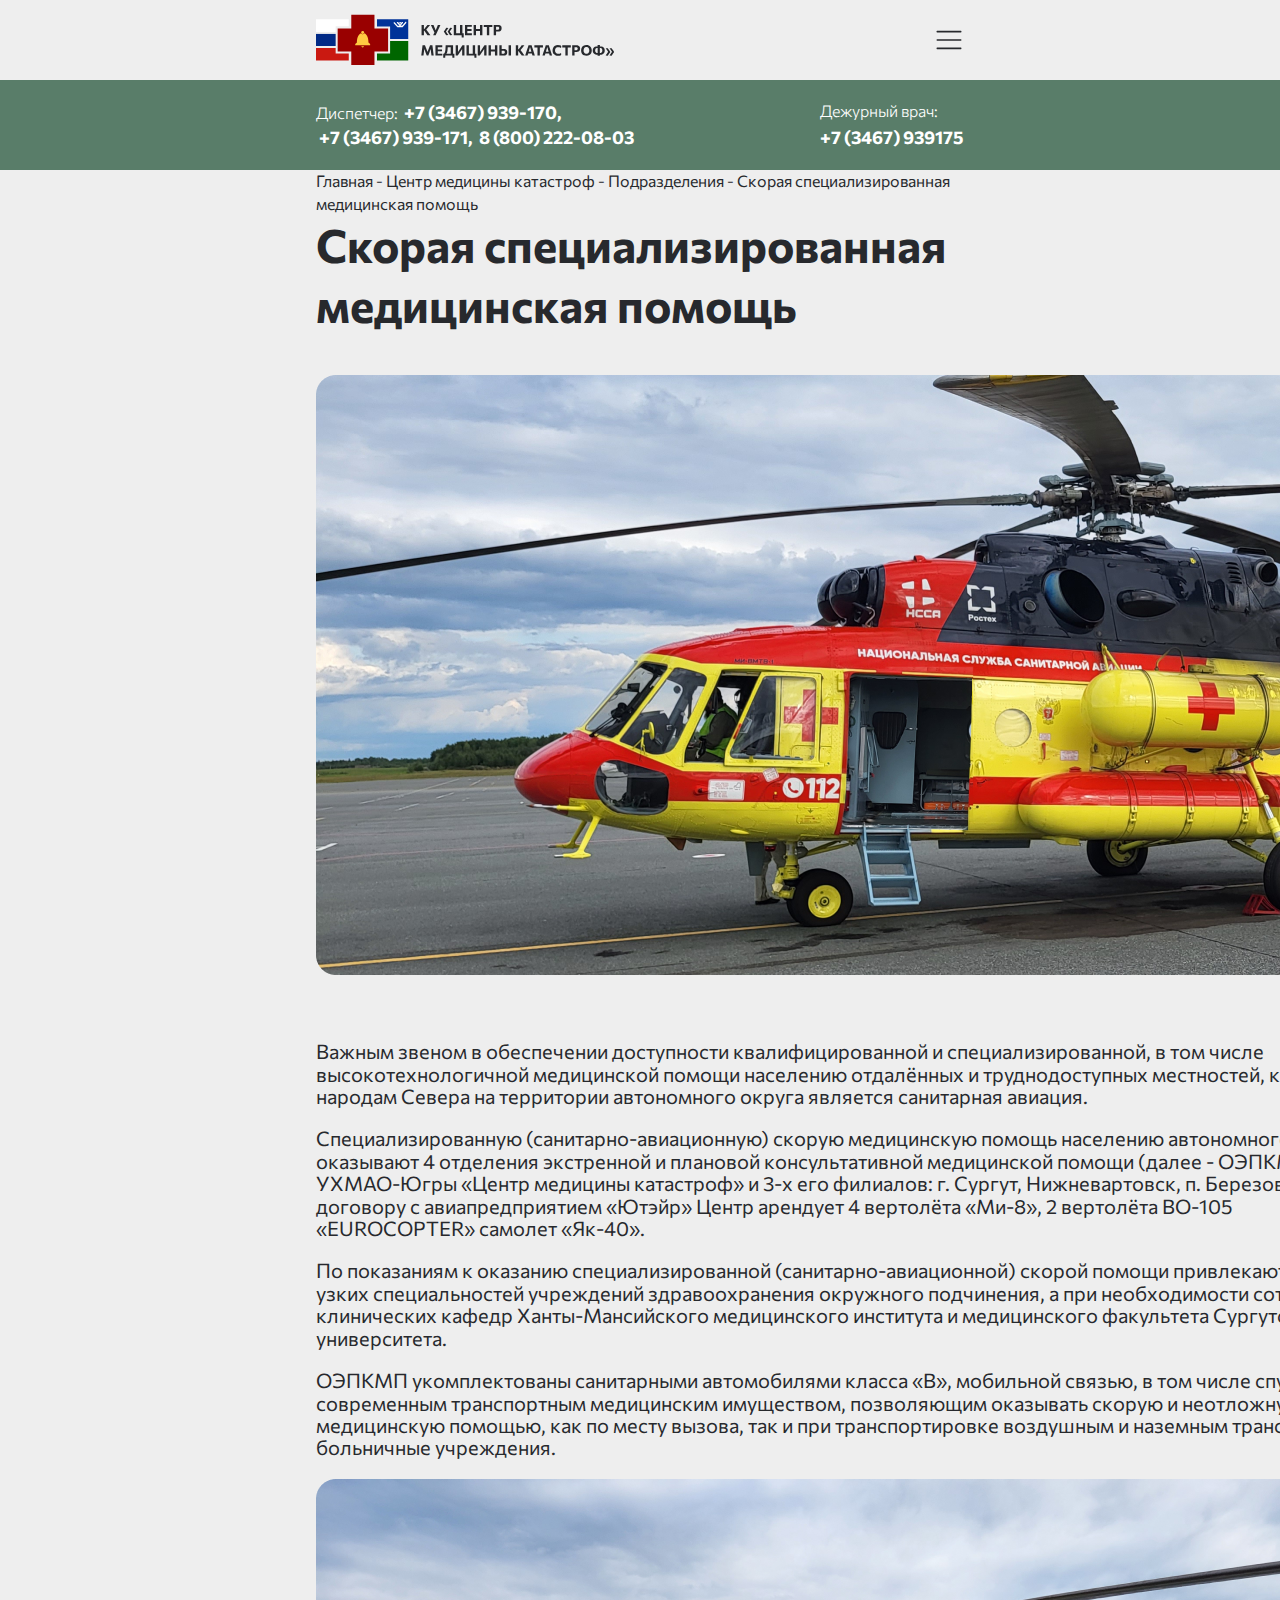
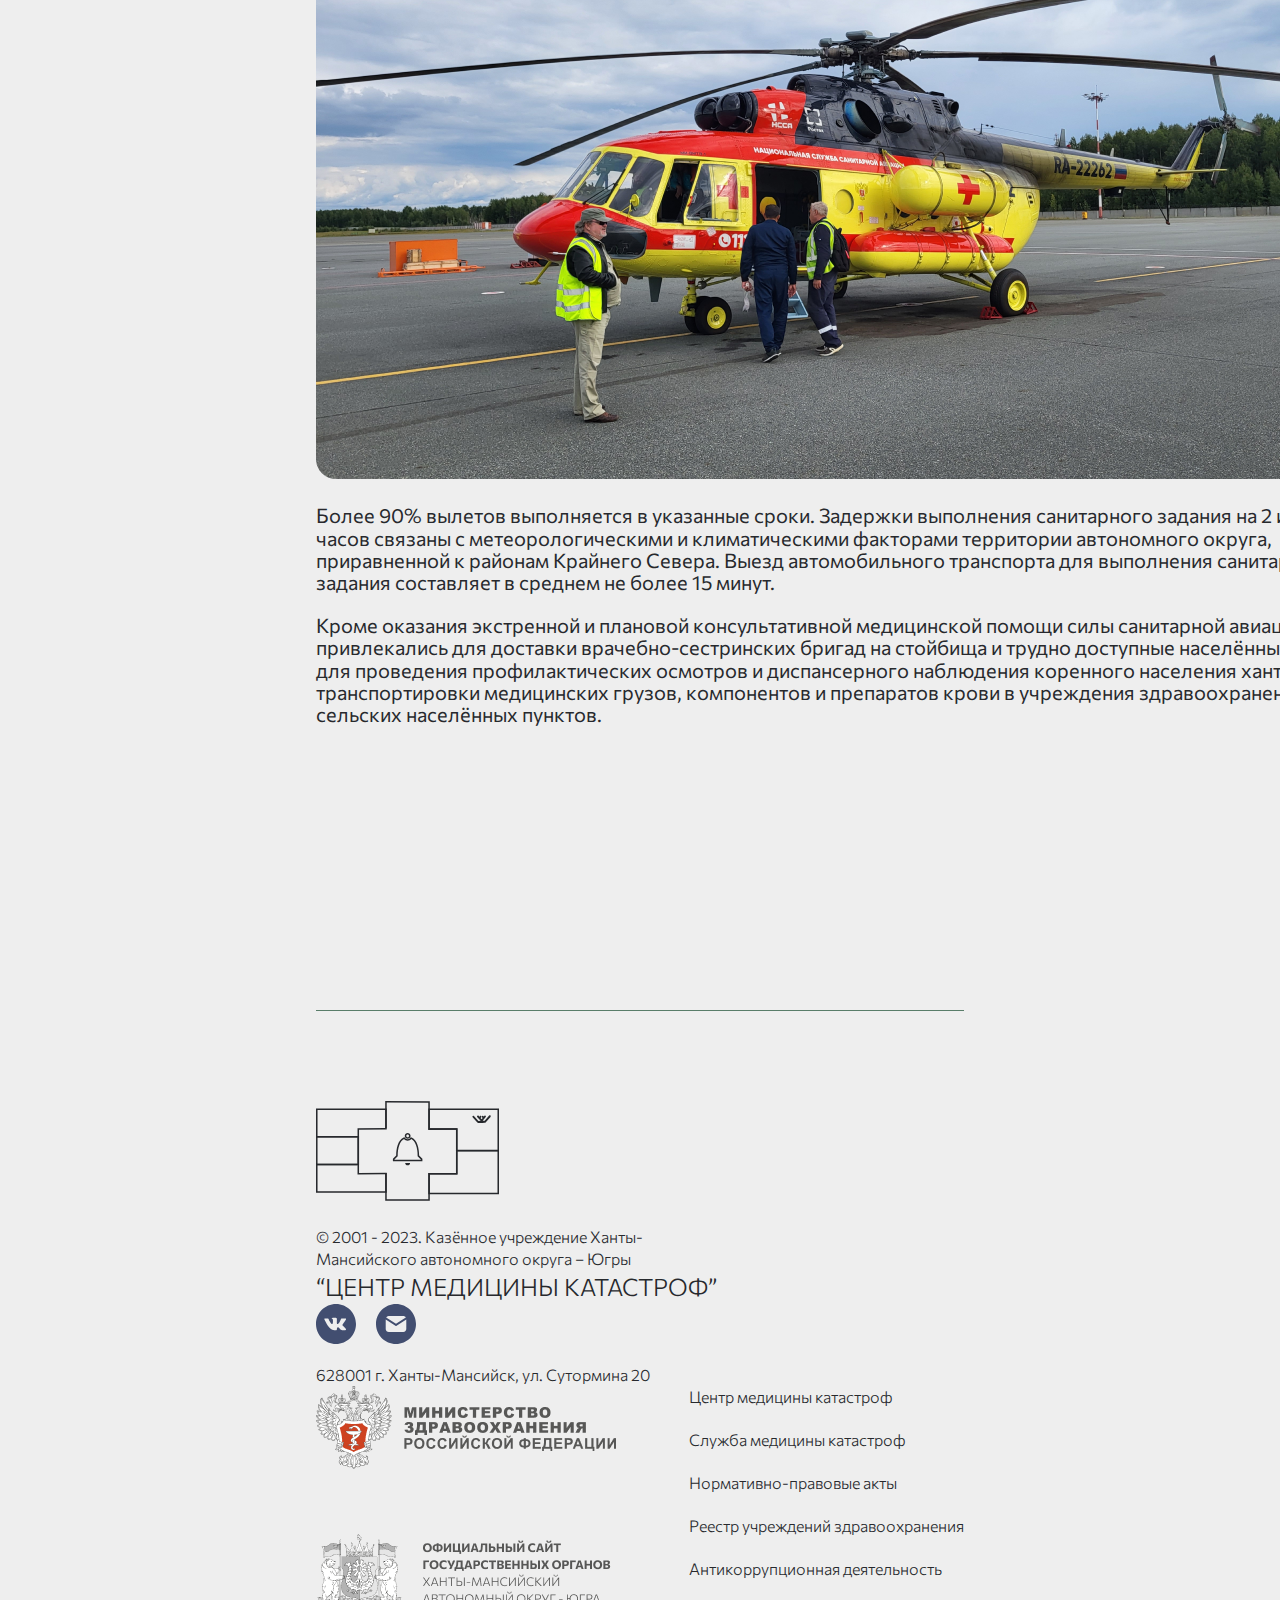
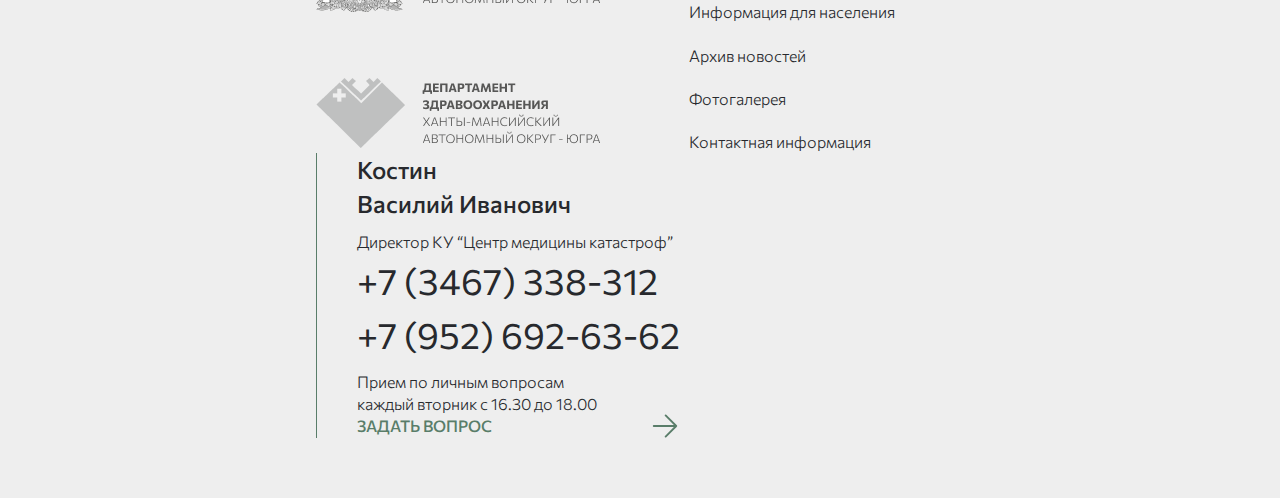
==== src/view/ambulance/index.html @ cac22c93 "init" ====
<!DOCTYPE html>
<html lang="ru">
<head>
    <meta http-equiv="Content-Type" content="text/html; charset=UTF-8" />
    <meta name="robots" content="index, follow" />
    <meta name="keywords" content="Центр медицины катастроф" />
    <meta name="description" content="Центр медицины катастроф - Казённое учреждение Ханты-Мансийского автономного округа – Югры" />
    <link href="/src/css/main.css" type="text/css" rel="stylesheet" />
    <link href="/src/view/ambulance/style.css" type="text/css" rel="stylesheet" />

    <script type="text/javascript" src="https://ajax.googleapis.com/ajax/libs/jquery/3.7.1/jquery.min.js"></script>
    <script type="text/javascript" src="https://api-maps.yandex.ru/2.1/?apikey=b36eb031-03ba-4622-ad65-299fc50486e0&lang=ru_RU"></script>
    <meta name="viewport" content="width=device-width, initial-scale=1, maximum-scale=1, user-scalable=no"/>
    <link rel="icon" href="/src/img/favicon.png" type="image/x-icon">
    <link rel="preconnect" href="https://fonts.googleapis.com">
    <link rel="preconnect" href="https://fonts.gstatic.com" crossorigin>
    <link href="https://fonts.googleapis.com/css2?family=Commissioner:wght@300;400;500;700&display=swap" rel="stylesheet">

    <script type="text/javascript" src="/src/js/main.js"></script>
    <script type="text/javascript" src="/src/js/map.js"></script>
    <script type="text/javascript" src="/src/js/datepicker.min.js"></script>
    <title>Центр медицины катастроф - Казённое учреждение Ханты-Мансийского автономного округа – Югры</title>
</head>
<body>
<div class="header-mobile">
    <div class="container header-container-top">
        <a class="header-logo" href="/"><img src="/src/img/logo.svg"/></a>
        <a href="#" class="btn-menu"></a>
    </div>
    <div class="header-line">
        <div class="container">
            <div class="header-line__title t-b arrow-t">Горячая линия</div>
            <div class="header-line__phone header-line__hidden">
                <div class="header-line__phone-block">
                    <span class="s-t">Диспетчер:</span>
                    <a class="t-b" href="tel:+73467939170">&nbsp;+7 (3467) 939-170,</a><br>
                    <a class="t-b" href="tel:+73467939171">&nbsp;+7 (3467) 939-171,</a>
                    <a class="t-b" href="tel:88002220803">&nbsp;8 (800) 222-08-03</a>
                </div>
                <div class="header-line__phone-block">
                    <span class="s-t">Дежурный врач:</span>
                    <a class="t-b" href="tel:+73467939175">+7 (3467) 939175</a>
                </div>
            </div>
        </div>
    </div>
</div>
<div class="header-desc">
    <div class="container header-container">
        <div class="header-block">
            <div class="header-logo">
                <a href="/"><img src="/src/img/logo.svg"
                                 alt="КУ &quot;Центр Медицины Катастроф&quot;"></a>
            </div>
            <div class="header-line">
                <div class="header-top">
                    <div class="header-top__tel">
                        <div class="s-m">Диспетчер: <a class="t-b" href="tel:+73467939170">&nbsp;+7 (3467) 939-170,</a> <a
                                class="t-b" href="tel:+73467939171">&nbsp;+7
                            (3467) 939-171,</a>
                            <a class="t-b" href="tel:88002220803">&nbsp;8 (800) 222-08-03</a></div>
                        <div class="s-m">Дежурный врач: <a class="t-b" href="tel:+73467939175">&nbsp;+7 (3467) 939175</a>
                        </div>
                    </div>
                    <form action="/search/" class="header-search">
                        <div class="header-search__input">
                            <img src="/src/img/h_search.svg" alt="Поиск">
                            <input type="text" value="" name="q" placeholder="Что ищем?">
                        </div>
                        <button>Искать</button>
                    </form>
                    <div class="header-top__icon">
                        <img class="main-search__icon" src="/src/img/h_search.svg"
                             alt="Поиск">
                        <a href="#slow-vision" class="header-slow-vision"><img
                                src="/src/img/h_eye.svg"
                                alt="Версия для слабовидящих"></a>
                    </div>
                </div>
                <div class="header-nav">
                    <div class="header-nav__sub">Центр Медицины Катастроф        <div class="header-nav__sub-items">
                        <a class="header-nav__item r-t"
                           href="/cmk/center/">О центре</a>
                        <a class="header-nav__item r-t"
                           href="/cmk/sub/">Подразделения</a>
                        <a class="header-nav__item r-t"
                           href="/cmk/ambulance/">Скорая помощь</a>
                        <a class="header-nav__item r-t"
                           href="/cmk/road/">Трассовая служба</a>
                        <a class="header-nav__item r-t"
                           href="/cmk/school/">Учебный центр</a>
                        <a class="header-nav__item r-t"
                           href="/cmk/pay/">Платные услуги</a>
                        <a class="header-nav__item r-t"
                           href="/cmk/props/">Реквизиты</a>
                        <a class="header-nav__item r-t"
                           href="/cmk/corp/">Для сотрудников</a>
                        <a class="header-nav__item r-t"
                           href="/cmk/vacancies/">Вакансии</a>
                    </div></div>
                    <div class="header-nav__sub">Служба медицины катастроф        <div class="header-nav__sub-items">
                        <a class="header-nav__item r-t"
                           href="/smk/service/">О службе</a>
                        <a class="header-nav__item r-t"
                           href="/smk/structure/">Структура</a>
                        <a class="header-nav__item r-t"
                           href="/smk/acts/">Нормативно-правовыве акты</a>
                        <a class="header-nav__item r-t"
                           href="/smk/reestr/">Реестр учреждений здравоохранения</a>
                    </div></div>

                    <div class="header-nav__sub">Пресс-центр        <div class="header-nav__sub-items">
                        <a class="header-nav__item r-t"
                           href="/press/news/">Новости</a>
                        <a class="header-nav__item r-t"
                           href="/press/media/">Фото и Видео</a>
                    </div></div>

                    <div class="header-nav__sub">Контакты        <div class="header-nav__sub-items">
                        <a class="header-nav__item r-t"
                           href="/contacts/cmk/">Центр медицины катастроф</a>
                        <a class="header-nav__item r-t"
                           href="/contacts/smk/">Служба медицины катастроф</a>
                    </div></div>
                </div>
            </div>
        </div>
        <div class="header-block__bottom">
            <div class="header-nav">
                <div class="header-nav__sub">Центр Медицины Катастроф        <div class="header-nav__sub-items">
                    <a class="header-nav__item r-t"
                       href="/cmk/center/">О центре</a>
                    <a class="header-nav__item r-t"
                       href="/cmk/sub/">Подразделения</a>
                    <a class="header-nav__item r-t"
                       href="/cmk/ambulance/">Скорая помощь</a>
                    <a class="header-nav__item r-t"
                       href="/cmk/road/">Трассовая служба</a>
                    <a class="header-nav__item r-t"
                       href="/cmk/school/">Учебный центр</a>
                    <a class="header-nav__item r-t"
                       href="/cmk/pay/">Платные услуги</a>
                    <a class="header-nav__item r-t"
                       href="/cmk/props/">Реквизиты</a>
                    <a class="header-nav__item r-t"
                       href="/cmk/corp/">Для сотрудников</a>
                    <a class="header-nav__item r-t"
                       href="/cmk/vacancies/">Вакансии</a>
                </div></div>
                <div class="header-nav__sub">Служба медицины катастроф        <div class="header-nav__sub-items">
                    <a class="header-nav__item r-t"
                       href="/smk/service/">О службе</a>
                    <a class="header-nav__item r-t"
                       href="/smk/structure/">Структура</a>
                    <a class="header-nav__item r-t"
                       href="/smk/acts/">Нормативно-правовыве акты</a>
                    <a class="header-nav__item r-t"
                       href="/smk/reestr/">Реестр учреждений здравоохранения</a>
                </div></div>
                <div class="header-nav__sub">Пресс-центр        <div class="header-nav__sub-items">
                    <a class="header-nav__item r-t"
                       href="/press/news/">Новости</a>
                    <a class="header-nav__item r-t"
                       href="/press/media/">Фото и Видео</a>
                </div></div>
                <div class="header-nav__sub">Контакты        <div class="header-nav__sub-items">

                    <a class="header-nav__item r-t"
                       href="/contacts/cmk/">Центр медицины катастроф</a>
                    <a class="header-nav__item r-t"
                       href="/contacts/smk/">Служба медицины катастроф</a>
                </div></div>
            </div>

        </div>
    </div>
</div>
<main class="main">
    <div class="container">
        <div class="main-top">
            <div class="breadcrumbs">
                <a href="#" class="breadcrumbs__link">
                    Главная
                    <span>
                        -
                    </span>
                </a>
                <a href="#" class="breadcrumbs__link">
                    Центр медицины катастроф
                    <span>
                        -
                    </span>
                </a>
                <a href="#" class="breadcrumbs__link">
                    Подразделения
                    <span>
                        -
                    </span>
                </a>
                <a href="#" class="breadcrumbs__link breadcrumb-active">
                    Скорая специализированная медицинская помощь
                </a>
            </div>
            <div class="main-top__title">
                <h1 class="h1">Скорая специализированная медицинская помощь</h1>
            </div>
            <div class="main-top__img">
                <img src="/src/img/ambulance-title-img.png" alt="">
            </div>

        </div>

        <div class="main-content">
            <div class="main-content-left">
                <p class="main-content__text">
                    Важным звеном в обеспечении доступности квалифицированной и специализированной, в том числе высокотехнологичной медицинской помощи населению отдалённых и труднодоступных местностей, коренным народам
                    Севера на территории автономного округа является санитарная авиация.
                </p>
                <p class="main-content__text">
                    Специализированную (санитарно-авиационную) скорую медицинскую помощь населению автономного округа оказывают 4 отделения экстренной и плановой консультативной медицинской помощи (далее - ОЭПКМП) УХМАО-Югры «Центр медицины катастроф» и 3-х его филиалов: г. Сургут, Нижневартовск, п. Березово.
                    По договору с авиапредприятием «Ютэйр» Центр арендует 4 вертолёта «Ми-8», 2 вертолёта ВО-105 «EUROCOPTER» самолет «Як-40».
                </p>
                <p class="main-content__text">
                    По показаниям к оказанию специализированной (санитарно-авиационной) скорой помощи привлекаются врачи узких специальностей учреждений здравоохранения окружного подчинения, а при необходимости сотрудники клинических кафедр Ханты-Мансийского медицинского института и медицинского факультета Сургутского университета.
                </p>
                <p class="main-content__text">
                    ОЭПКМП укомплектованы санитарными автомобилями класса «В», мобильной связью, в том числе спутниковой, современным транспортным медицинским имуществом, позволяющим оказывать скорую и неотложную медицинскую помощью, как по месту вызова, так и при транспортировке воздушным и наземным транспортом в больничные учреждения.
                </p>
                <img src="/src/img/ambulance-content-img.png" alt="">
                <p class="main-content__text">
                    Более 90% вылетов выполняется в указанные сроки. Задержки выполнения санитарного задания на 2 и более часов связаны с метеорологическими и климатическими факторами территории автономного округа,
                    приравненной к районам Крайнего Севера. Выезд автомобильного транспорта для выполнения санитарного задания составляет в среднем не более 15 минут.
                </p>
                <p class="main-content__text">
                    Кроме оказания экстренной и плановой консультативной медицинской помощи силы санитарной авиации привлекались для доставки врачебно-сестринских бригад на стойбища и трудно доступные населённые пункты для проведения профилактических осмотров и диспансерного наблюдения коренного населения ханты, манси,
                    транспортировки медицинских грузов, компонентов и препаратов крови в учреждения здравоохранения сельских населённых пунктов.
                </p>

            </div>
            <div class="main-content-right">
                <div class="main-content__block">
                    <p class="h3">
                        В каждом отделении санитарной авиации в круглосуточном режиме по графику сменности дежурят борт врач, борт фельдшер, врач анестезиолог-реаниматолог, медицинская сестра — анестезист
                    </p>
                </div>
                <div class="main-content-right__text">
                    <p>В зоне ответственности отделений санитарной авиации расположены 191 сельский населённый пункт, из них 136 относятся к отдалённым и труднодоступным местностям</p>
                </div>
                <div class="main-content__block">
                    <p class="h3">
                        Сроки вылета бригад
                        с момента поступления заявок составляет:
                    </p>
                    <p class="h3">
                        - при температуре окружающего воздуха выше 00 - не более 45 минут,
                    </p>
                    <p class="h3">
                        - при температуре ниже 00 - не более 1.5 часа
                    </p>
                </div>
            </div>
        </div>

        <div class="gallery">
            <div class="gallery__top"></div>
            <div class="gallery__slider"></div>
        </div>

        <div class="map">

        </div>

    </div>
</main>
<footer class="footer">
    <div class="container footer-container">
        <div class="footer-col">
            <div class="footer-col__block">
                <div class="footer-logo"><img src="/src/img/f-logo.svg" alt="Центр медицины катастроф"></div>
                <div class="footer-copyright">
                    <p>© 2001 - 2023. Казённое учреждение Ханты-<br>Мансийского автономного округа – Югры</p>
                    <span>“ЦЕНТР МЕДИЦИНЫ КАТАСТРОФ”</span>
                </div>
            </div>
            <div class="footer-col__block">
                <div class="footer-soc">
                    <a href="https://vk.com/cmkhmao" target="_blank" class="f-vk"></a>
                    <a href="mailto:mail@cmkhmao.ru" target="_blank" class="f-mail"></a>
                </div>
                <p>628001 г. Ханты-Мансийск, ул. Сутормина 20</p>
            </div>
        </div>
        <div class="footer-col">
            <a class="footer-col__org__link" href="https://minzdrav.gov.ru/" target="_blank"><img
                    src="/src/img/mzrf.png"
                    alt="Министерство здравоохранения Российской Федерации"></a>
            <a class="footer-col__org__link" href="https://admhmao.ru/" target="_blank"><img
                    src="/src/img/admhmao.png"
                    alt="Единый официальный сайт государственных органов Ханты-мансийский автономный округ - Югра"></a>
            <a class="footer-col__org__link" href="https://dzhmao.ru/" target="_blank"><img
                    src="/src/img/dzhmao.png"
                    alt="Департамент здравоохранения Ханты-мансийского автономного округа - Югра"></a>
        </div>
        <div class="footer-col footer-nav">
            <a href="#">Центр медицины катастроф</a>
            <a href="#">Служба медицины катастроф</a>
            <a href="#">Нормативно-правовые акты</a>
            <a href="#">Реестр учреждений здравоохранения</a>
            <a href="#">Антикоррупционная деятельность</a>
            <a href="#">Информация для населения</a>
            <a href="#">Архив новостей</a>
            <a href="#">Фотогалерея</a>
            <a href="#">Контактная информация</a>
        </div>
        <div class="footer-col footer-col-dir">
            <div class="footer-col__dir-contacts">
                Костин <br>Василий Иванович
                <span>Директор КУ “Центр медицины катастроф”</span>
                <a href="tel:+73467338312">+7 (3467) 338-312</a>
                <a href="tel:+79526926392">+7 (952) 692-63-62</a>
                <span>Прием по личным вопросам <br>каждый вторник с 16.30 до 18.00</span>
            </div>
            <a class="btn-arrow" href="#">Задать вопрос <span></span></a>
        </div>
    </div>
</footer>
</body>
</html>
---- src/css/main.css ----
* {
    padding: 0px;
    margin: 0px;
    border: none;
}

*,
*::before,
*::after {
    box-sizing: border-box;
}

a {
    color: inherit;
}

a, a:link, a:visited {
    text-decoration: none;
}

a:hover {
    text-decoration: none;
}

h1, h2, h3, h4 {
    font-size: inherit;
    font-weight: 700;
}

body {
    font-family: 'Commissioner', sans-serif;
    color: #27292D;
    font-size: 16px;
    line-height: 140%;
    font-weight: 400;
    background: #eeeeee;
    overflow-x:hidden;
    width: 100%;
    height: 100vh;
}
.container {
    display: flex;
    flex-direction: column;
    box-sizing: border-box;
    width: 100%;
    max-width: 1740px;
    margin: 0 auto;
}

.h1 {
    font-size: 76px;
    line-height: 130%;
}

.h2 {
    font-size: 36px;
    line-height: 150%;
}

.h3 {
    font-size: 36px;
    line-height: 130%;
}

.h4 {
    font-size: 24px;
    line-height: 140%;
}

.t-b {
    font-size: 20px;
    line-height: 140%;
    font-weight: 700;
}

.t-l {
    font-size: 20px;
    line-height: 140%;
    font-weight: 300;
}

.b-t {
    font-size: 16px;
    line-height: 140%;
    font-weight: 500;
}

.r-t {
    font-size: 16px;
    line-height: 120%;
    font-weight: 400;
}

.s-t {
    font-size: 16px;
    line-height: 140%;
    font-weight: 300;
}
.header-logo img {
    height: inherit;
}
.header-mobile {
    display: none;
}
.header-desc {
    display: block;
}

.header-desc .header-container {
    display: flex;
    border-bottom: 1px solid #597d69;
    align-items: center;
    flex-direction: row;
}
.header-desc .header-block {
    display: flex;
    flex-direction: row;
    justify-content: space-between;
    width: 100%;
    align-items: center;
}
.header-desc .header-logo a {
    display: flex;
    align-items: center;
}
.header-desc .header-logo {
    width: 25%;
}
.header-desc .header-logo img {
    height: 80px;
}

.header-desc .header-line {
    display: flex;
    flex-direction: column;
    border-left: 1px solid #597d69;
}

.header-desc .header-top {
    display: flex;
    justify-content: space-between;
    border-bottom: 1px solid #597d69;
}

.header-desc .header-top__tel {
    display: flex;
    padding: 40px;
    font-weight: 300;
}

.header-desc .header-top__tel p:last-child {
    margin-left: 40px;
}

.header-desc .header-top__icon {
    display: flex;
    align-items: center;
    border-left: 1px solid #597d69;
    padding: 0 40px;
}

.header-desc .header-top__icon img:hover {
    background: #ffffff;
    border-radius: 50%;
    cursor: pointer;
}

.header-desc .header-search {
    display: none;
    width: 90%;
    flex-direction: row;
    justify-content: space-between;
    align-items: center;
    padding: 26px;
}

.header-desc .header-search__input {
    width: 85%;
}

.header-desc .header-search input {
    font-weight: 700;
    height: 60px;
    width: inherit;
}
.header-desc .header-search input::placeholder {
    font-weight: 300;
}

.header-desc .header-search button {
    color: #ffffff;
    text-transform: uppercase;
    border-radius: 10px;
    background: #597d69;
    padding: 5px 25px;
}
.header-desc .header-search button:hover {
    background: #424E70;
}

.header-desc .header-nav {
    text-transform: uppercase;
    display: flex;
    flex-wrap: nowrap;
}

.header-desc .header-nav__item, .header-desc .header-nav__sub {
    padding: 21px 40px;
    cursor: pointer;
    position: relative;
}

.header-desc .header-nav__item:hover, .header-desc .header-nav__sub:hover {
    background: #597d69;
    color: #FFFFFF;
}

.header-desc .header-nav__sub-items {
    display: none;
    position: absolute;
    top: 100%;
    left: 0;
    z-index: 10;
    -webkit-transition: 0.5s ease-in-out;
    -moz-transition: 0.5s ease-in-out;
    -o-transition: 0.5s ease-in-out;
    transition: 0.5s ease-in-out;
    background: #597d69;
    border-top: 1px solid #ffffff;
}

.header-desc .header-nav__sub:hover .header-nav__sub-items {
    display: flex;
    flex-direction: column;
}
.header-desc .header-nav__sub-items a {
    padding: 21px 40px;
    white-space: nowrap;
    color: #ffffff;
}
.header-desc .header-nav__sub-items a:hover {
    background: #424E70;
}
.header-desc .menu-item__sel {
    background: #424E70;
}
.header-block__bottom .header-nav {
    display: none;
}

.footer-container {
    border-top: 1px solid #597d69;
    padding: 90px 0 60px 0;
    display: flex;
    justify-content: space-between;
    flex-direction: row;
    flex-wrap: wrap;
}

.footer-col {
    display: flex;
    flex-direction: column;
    justify-content: space-between;
}

.footer-col__block p {
    margin-top: 20px;
    font-size: 16px;
    font-weight: 300;
    line-height: 22px;
}

.footer-copyright span {
    font-weight: 300;
    font-size: 24px;
    line-height: 34px;
}

.f-vk {
    background-image: url("../img/soc-vk.svg");
    width: 40px;
    height: 40px;
    background-position: center;
    -webkit-background-size: cover;
    background-size: cover;
    display: block;
}

.f-mail {
    background-image: url("../img/f-mail.svg");
    width: 40px;
    height: 40px;
    background-position: center;
    -webkit-background-size: cover;
    background-size: cover;
    display: block;
}

.f-vk:hover {
    background-image: url("../img/soc-vk-h.svg");
}

.f-mail:hover {
    background-image: url("../img/f-mail-h.svg");
}

.footer-soc {
    display: flex;
}

.footer-soc a:last-child {
    margin-left: 20px;
}

.footer-col-dir {
    padding-left: 40px;
    border-left: 1px solid #597d69;
}

.footer-col__dir-contacts {
    display: flex;
    flex-direction: column;
    font-size: 24px;
    font-weight: 500;
    line-height: 34px;
}

.footer-col__dir-contacts span {
    font-size: 16px;
    font-weight: 300;
    line-height: 22px;
    margin-top: 10px;
}

.footer-col__dir-contacts a {
    font-weight: 400;
    font-size: 36px;
    line-height: 54px;
}

.btn-arrow {
    display: flex;
    align-items: center;
    color: #597d69;
    text-transform: uppercase;
    font-weight: 500;
    position: relative;
    padding-right: 60px;
}

.btn-arrow span {
    background-image: url("../img/f-arrow-r.svg");
    width: 30px;
    height: 30px;
    position: absolute;
    right: 0;
}

.btn-arrow:hover span {
    background-image: url("../img/f-arrow-r-h.svg");
    width: 40px;
    height: 30px;
    right: 3px;
}

.footer-nav a {
    font-weight: 300;
}

.footer-col__org__link {
    margin-bottom: 60px;
}

.footer-col__org__link:last-child {
    margin-bottom: 0;
}

.footer-col__org__link:hover {
    opacity: 0.6;
}

@media (max-width: 1919px) {
    .h3 {
        font-size: 30px;
        line-height: 130%;
    }

    .t-b {
        font-size: 18px;
        line-height: 140%;
        font-weight: 700;
    }

    .t-l {
        font-size: 18px;
        line-height: 140%;
        font-weight: 300;
    }

    .container {
        max-width: 1245px;
    }
    .header-mobile .header-logo {
        margin: 20px 0;
        height: 60px;
    }
    .header-desc .header-container {
        display: flex;
        border-bottom: 1px solid #597d69;
        align-items: center;
        flex-direction: column;
    }
    .header-desc .header-block {
        display: flex;
        align-items: center;
        width: 100%;
        justify-content: space-between;
    }
    .header-line .header-nav {
        display: none;
    }
    .header-block__bottom {
        width: 100%;
        border-top: 1px solid #597d69;
    }
    .header-block__bottom .header-nav {
        display: flex;
    }
    .header-desc .header-top__tel {
        flex-direction: column;
        padding: 25px 80px;
    }
    .header-desc .header-top {
        border-bottom: none;
    }
    .header-desc .header-top__icon {
        padding: 0 20px;
    }
    .header-desc .header-logo img
    {
        height: 60px;
    }
    .header-slow-vision {
        height: 60px;
    }
}

@media (max-width: 1364px) {
    .h1 {
        font-size: 46px;
        line-height: 130%;
    }

    .h2 {
        font-size: 26px;
        line-height: 150%;
    }

    .h3 {
        font-size: 24px;
        line-height: 130%;
    }

    .container {
        max-width: 648px;
    }
    .header-mobile {
        display: block;
    }
    .header-desc {
        display: none;
    }
    .header-mobile .header-container-top {
        flex-direction: row;
        justify-content: space-between;
        align-items: center;
    }
    .header-mobile .header-logo {
        margin: 10px 0;
        height: 60px;
    }

    .header-mobile .btn-menu {
        background-image: url("../img/btn-menu.svg");
        width: 30px;
        height: 30px;
        background-repeat: no-repeat;
    }
    .header-mobile .header-line {
        background-color: #597d69;
        color: #ffffff;
    }
    .header-mobile .header-line__title {
        display: none;
    }
    .header-mobile .header-line__phone {
        display: flex;
        padding: 20px 0;
        justify-content: space-between;
    }

    .header-mobile .header-line__phone a {
        color: #ffffff;
    }
    .header-mobile .header-line__phone-block:last-child {
        display: flex;
        flex-direction: column;
        justify-content: space-between;
    }
}

@media (max-width: 767px) {
    .h1 {
        font-size: 24px;
        line-height: 130%;
    }
    .h2 {
        font-size: 20px;
        line-height: 150%;
    }

    .container {
        max-width: 100%;
        padding: 0 15px;
    }
    .header-mobile .header-logo {
        margin: 20px 0;
        height: 50px;
    }
    .header-mobile .header-line__hidden {
        display: none;
    }
    .header-mobile .header-line__title {
        display: flex;
        padding: 15px 0;
        justify-content: space-between;
        align-items: center;
    }
    .header-mobile .arrow-t:after {
        content: '';
        background-image: url("../img/arrow-t.svg");
        background-repeat: no-repeat;
        background-position: right;
        display: flex;
        width: 15px;
        height: 8px;
    }
    .header-mobile .arrow-b:after {
        content: '';
        background-image: url("../img/arrow-t.svg");
        background-repeat: no-repeat;
        background-position: right;
        display: flex;
        width: 15px;
        height: 8px;
        transform: rotate(180deg);
    }
    .header-mobile .header-line__phone {
        flex-direction: column;
        border-top: 1px solid #ffffff;
    }
    .header-mobile .header-line__phone-block {
        display: flex;
        flex-direction: column;
    }
    .header-mobile .header-line__phone-block:last-child {
       margin-top: 10px;
    }
}
---- src/view/ambulance/style.css ----
.main-top__img {
    margin: 40px 0;
}
.main-content {
    display: flex;
}
.main-content-left {
    margin-right: 80px;
}
.main-content__block {
    border-radius: 20px;
    padding: 60px;
    background-color: #597D69;
}

.main-content__block p{
    color: #FFFFFF;
}
.main-content-right__text {
    border-left: 1px solid #597d69;
    padding-left: 40px;
    margin: 135px 0;
}
.main-content__text {
    font-size: 20px;
    margin: 20px 0;
}
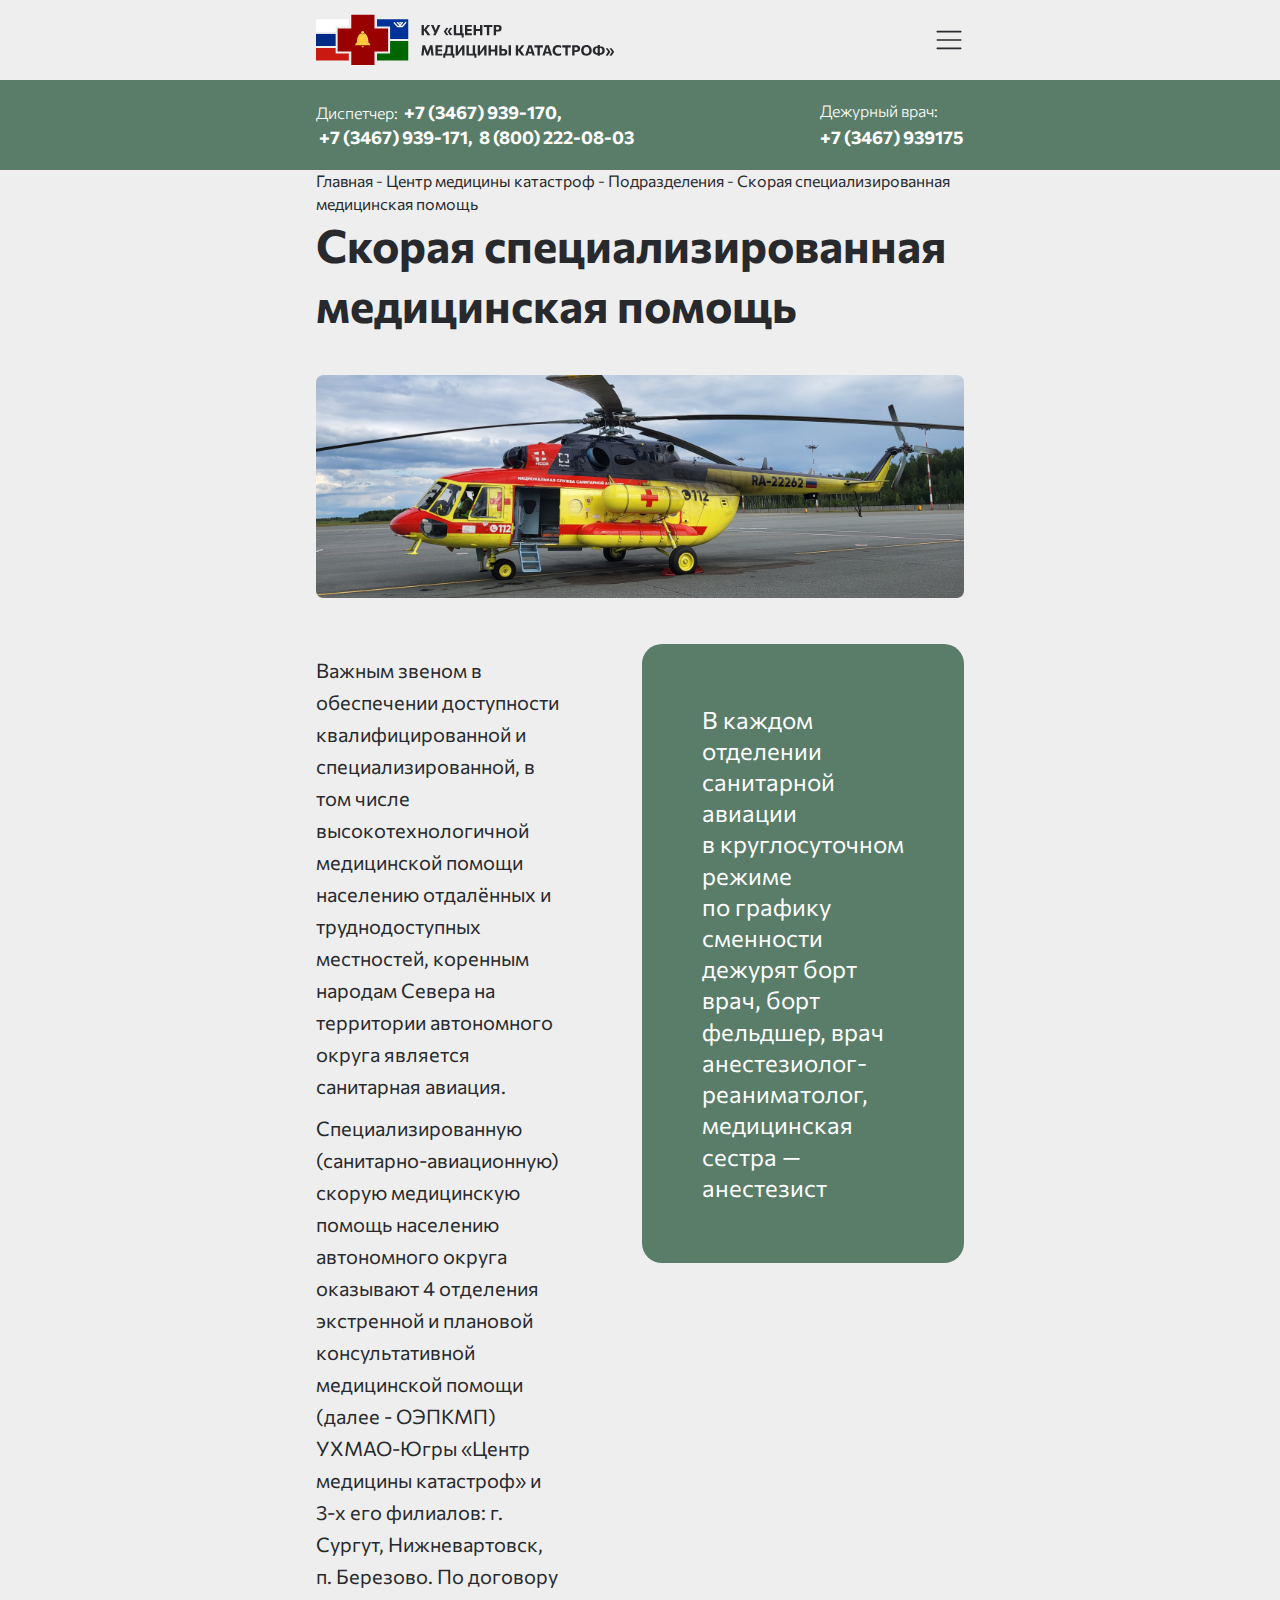
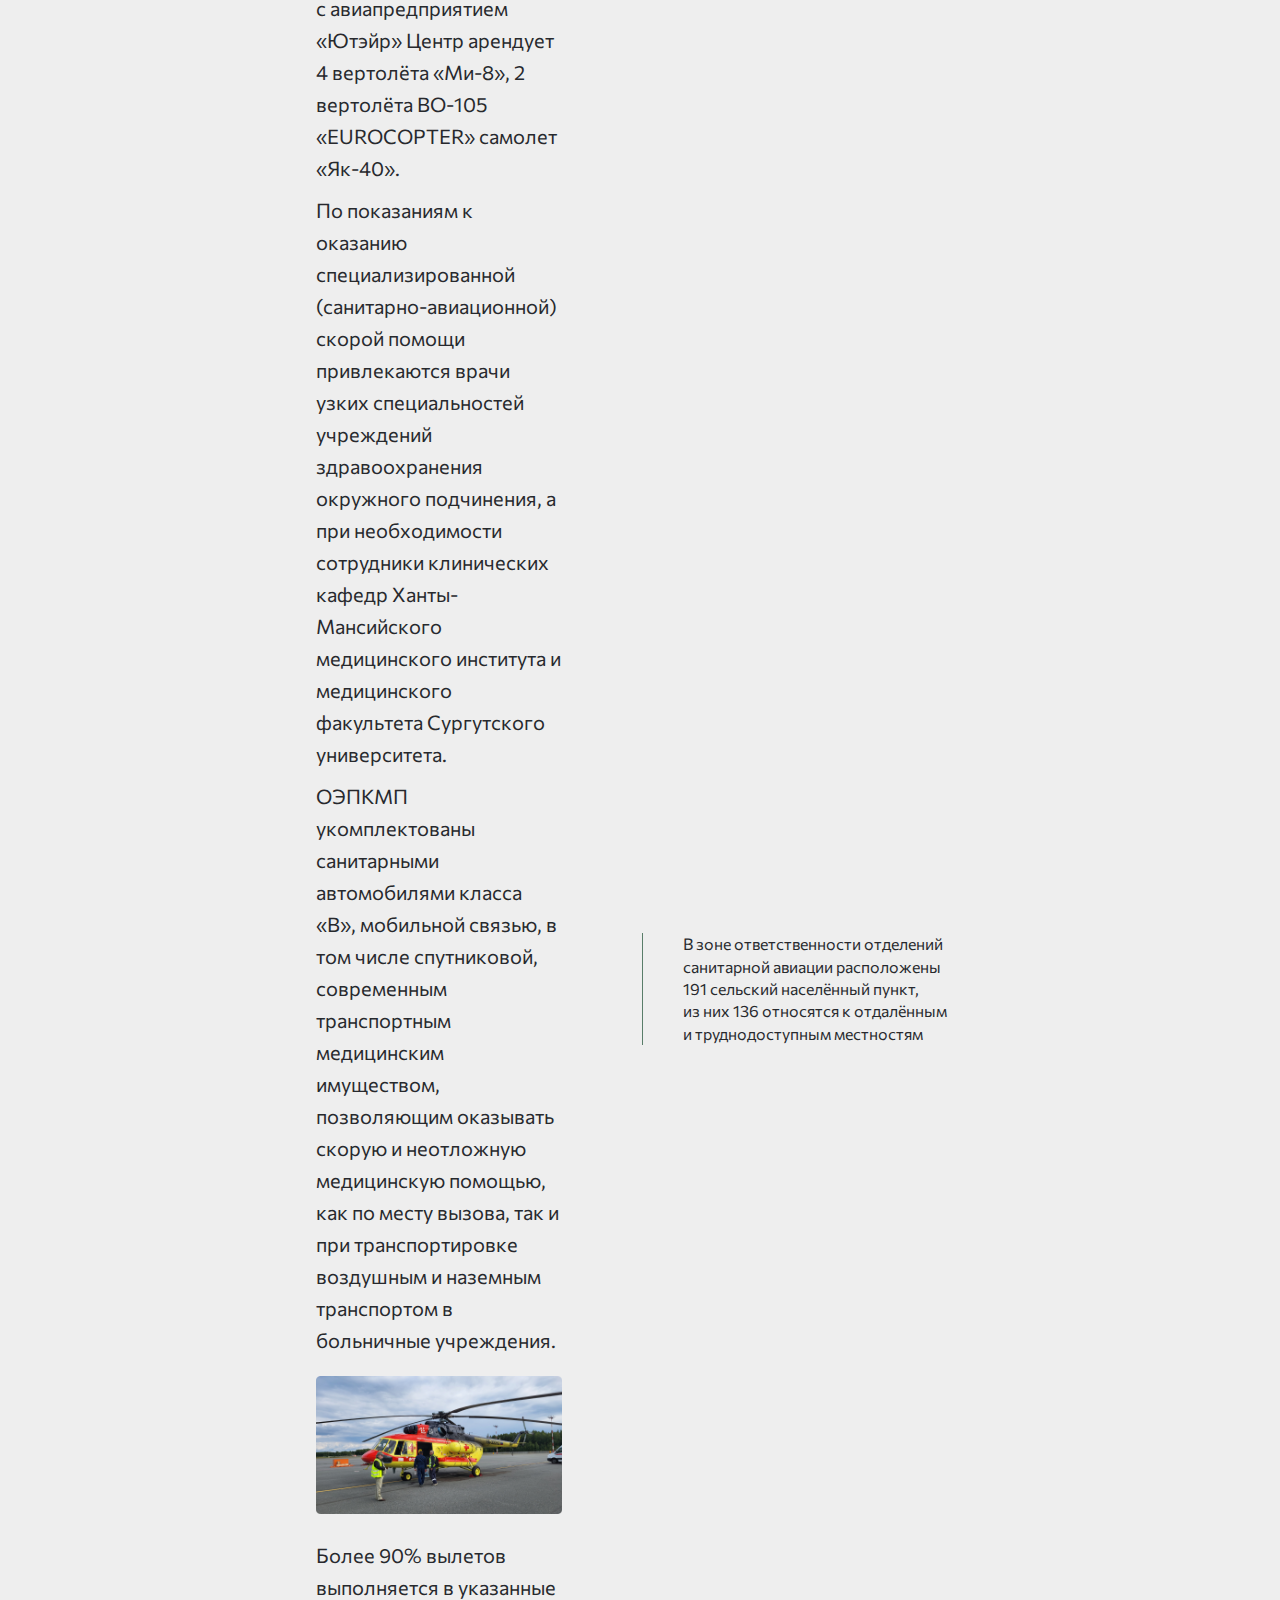
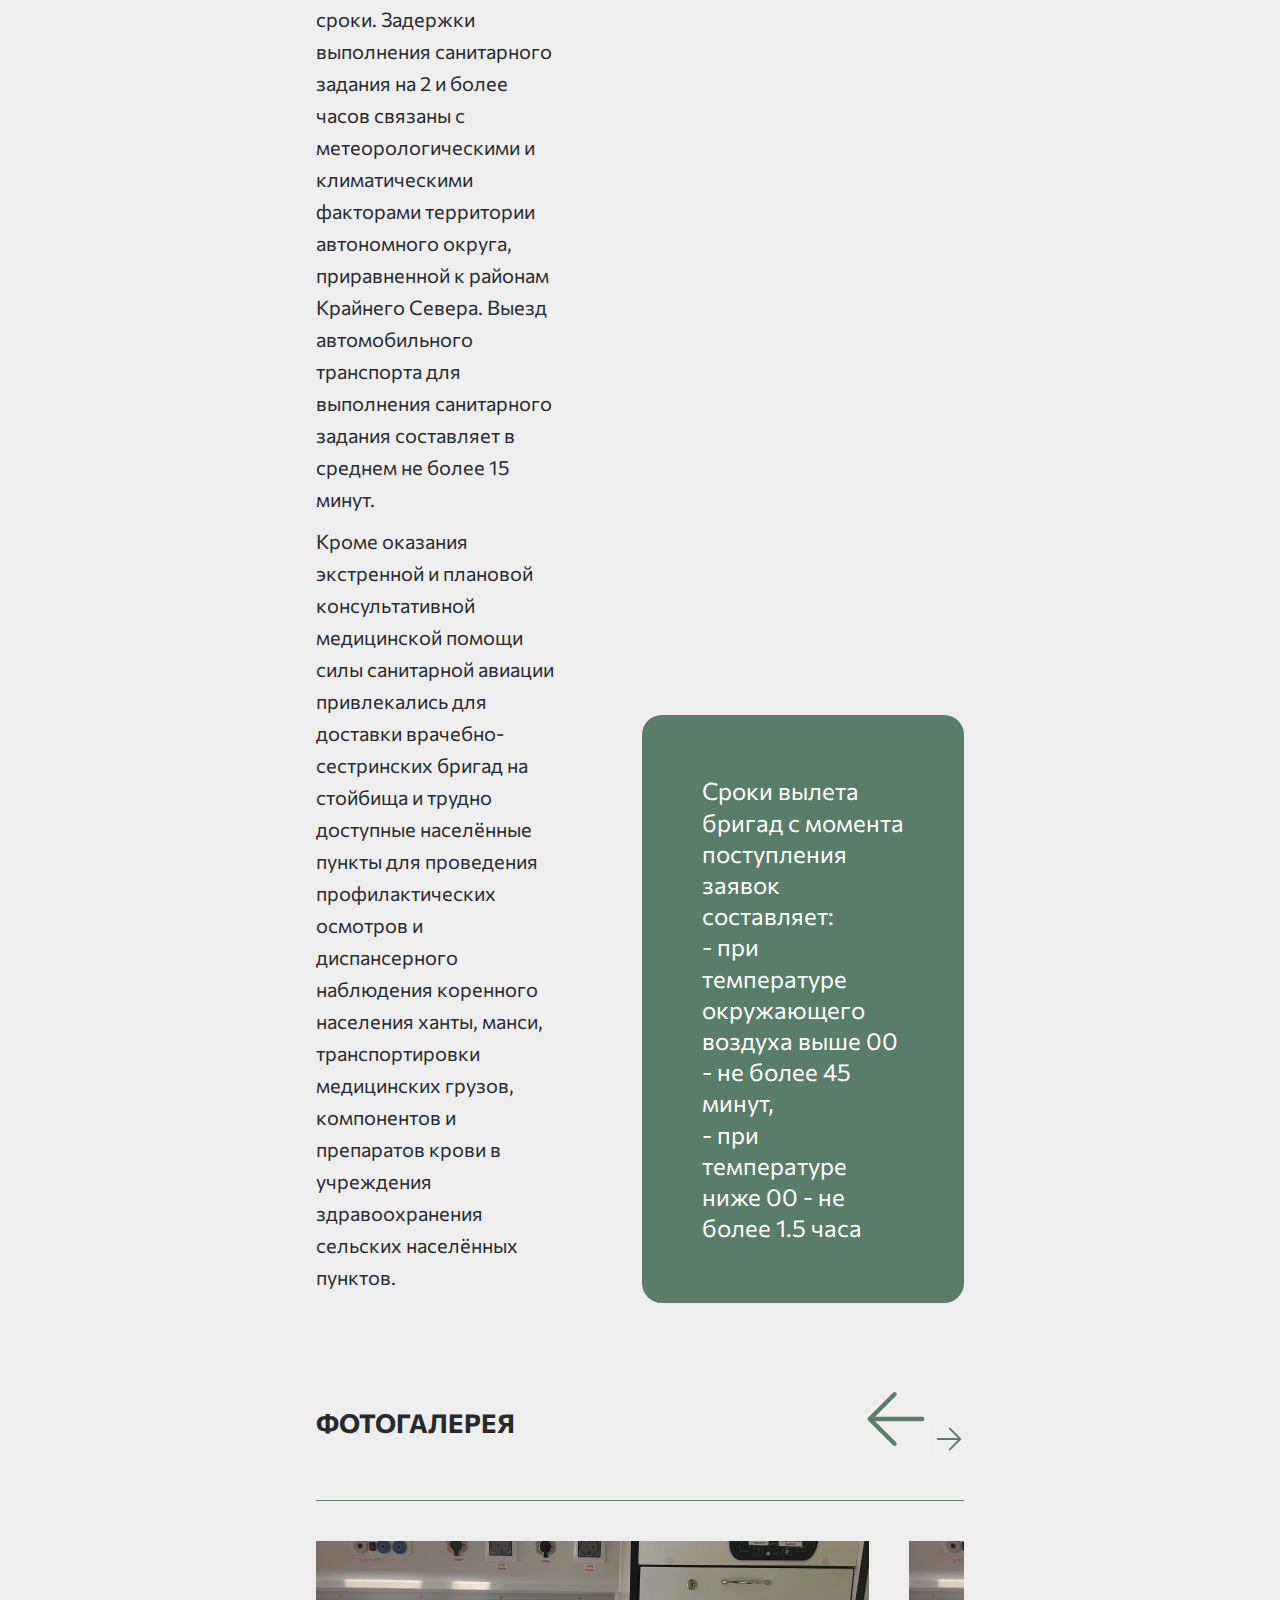
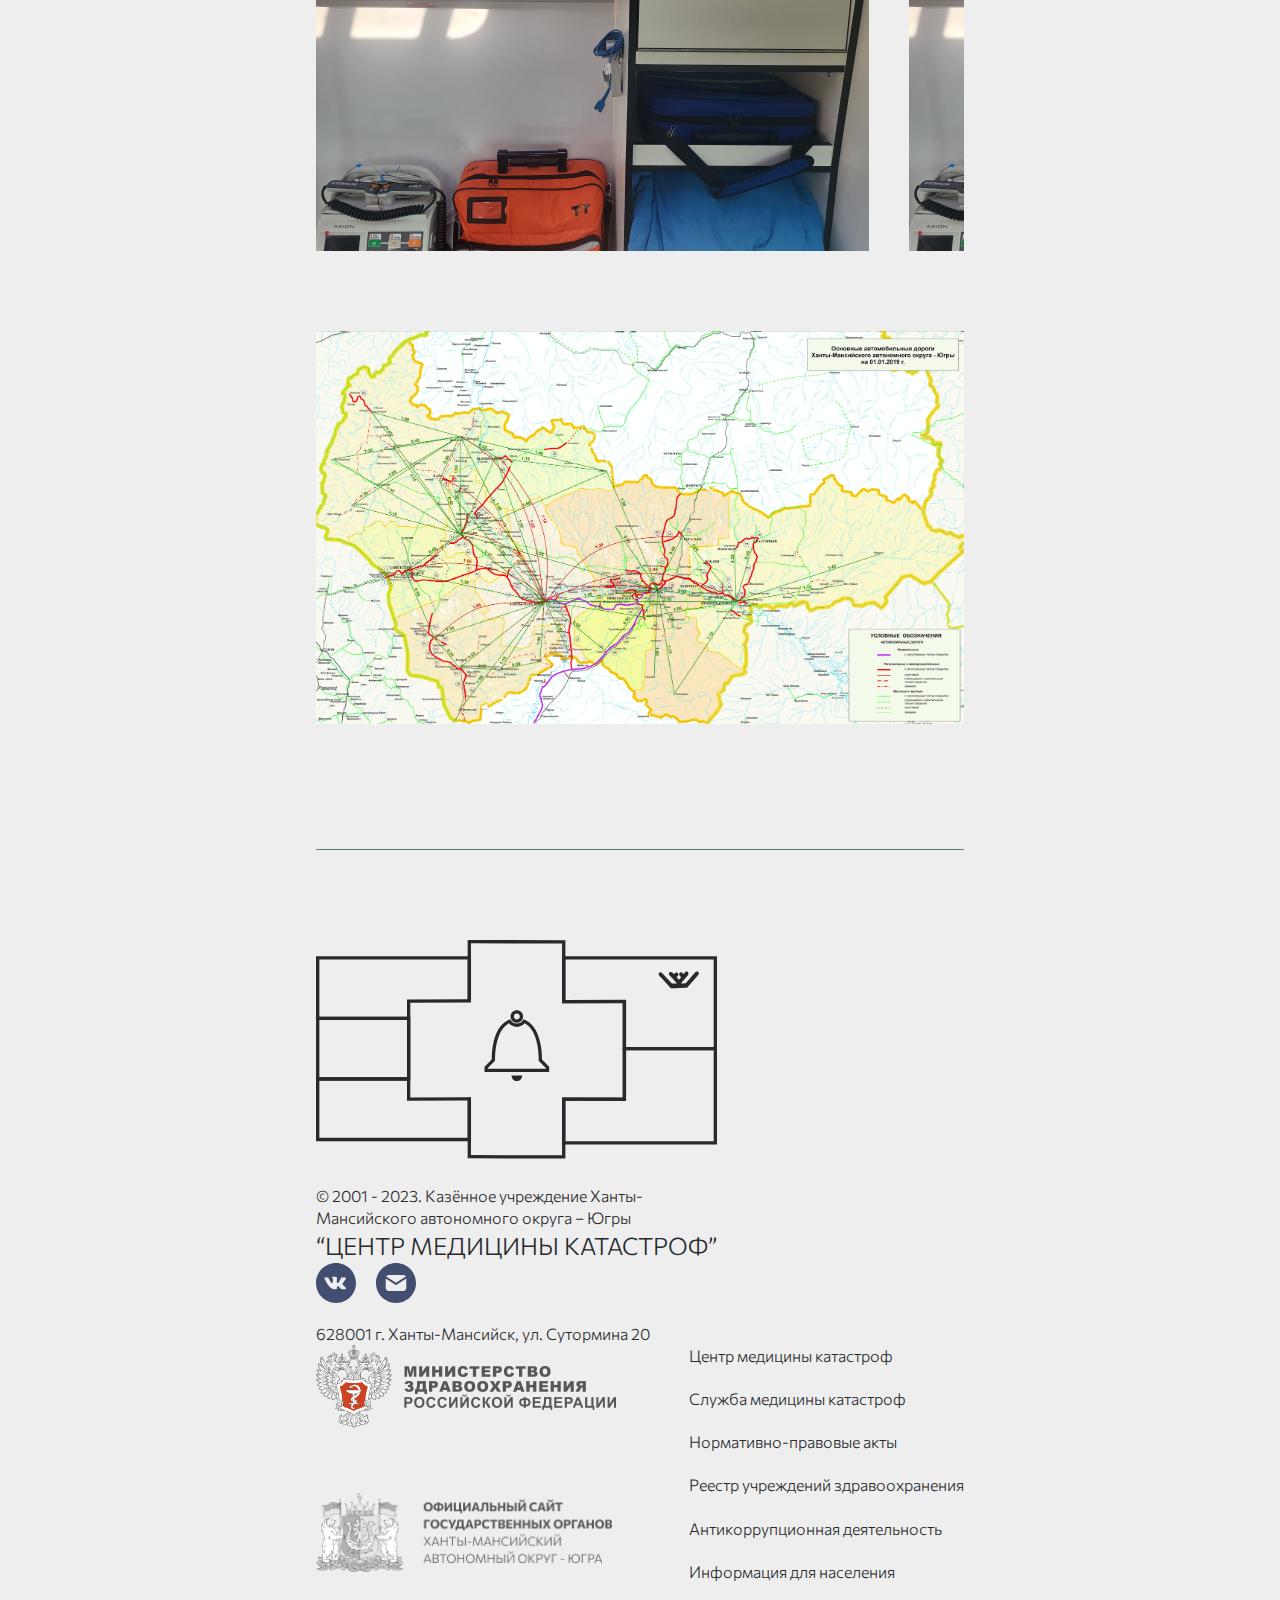
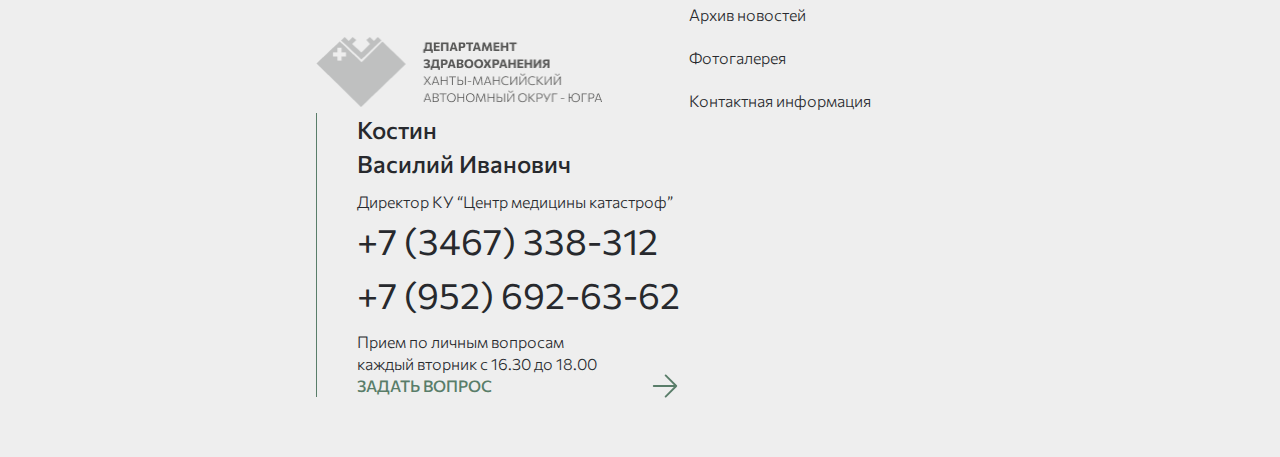
==== commit 3b35a1fc: "вёрстка десктопа ambulance" ====
--- a/src/view/ambulance/index.html
+++ b/src/view/ambulance/index.html
@@ -262,12 +262,27 @@
         </div>
 
         <div class="gallery">
-            <div class="gallery__top"></div>
-            <div class="gallery__slider"></div>
+            <div class="gallery__top">
+                <h2 class="h2">ФОТОГАЛЕРЕЯ</h2>
+                <div class="gallery__arrows">
+                    <button class="gallery__arrow-right">
+                        <img src="/src/img/f-arrow-r.svg" alt="">
+                    </button>
+
+                    <button class="gallery__arrow-left">
+                        <img src="/src/img/f-arrow-r.svg" alt="">
+                    </button>
+                </div>
+            </div>
+            <div class="gallery__slider">
+                <img src="/src/img/gallery-img.png" alt="" class="gallery__item">
+                <img src="/src/img/gallery-img.png" alt="" class="gallery__item">
+                <img src="/src/img/gallery-img.png" alt="" class="gallery__item">
+            </div>
         </div>
 
         <div class="map">
-
+            <img src="/src/img/map-img.png">
         </div>
 
     </div>
--- a/src/view/ambulance/style.css
+++ b/src/view/ambulance/style.css
@@ -1,11 +1,20 @@
 .main-top__img {
     margin: 40px 0;
 }
+img {
+    width: 100%;
+}
 .main-content {
     display: flex;
+    margin-bottom: 41px;
 }
 .main-content-left {
     margin-right: 80px;
+}
+.main-content-right {
+    display: flex;
+    flex-direction: column;
+    justify-content: space-between;
 }
 .main-content__block {
     border-radius: 20px;
@@ -19,9 +28,36 @@
 .main-content-right__text {
     border-left: 1px solid #597d69;
     padding-left: 40px;
-    margin: 135px 0;
 }
 .main-content__text {
     font-size: 20px;
-    margin: 20px 0;
+    margin-bottom: 20px;
+    line-height: 32px;
+    margin: 10px 0;
+}
+
+.main-content-left img {
+    margin: 10px 0;
+}
+.gallery__top {
+    align-items: center;
+    padding: 40px 0;
+    display: flex;
+    justify-content: space-between;
+    border-bottom: 1px solid #597d69;
+}
+.gallery__arrow-right img {
+    margin-right: 40px;
+    transform: rotate(180deg);
+}
+.gallery__slider {
+    overflow: hidden;
+    display: flex;
+    margin: 40px 0;
+}
+.gallery__item {
+    margin-right: 40px;
+}
+.map {
+    margin: 40px 0 120px 0;
 }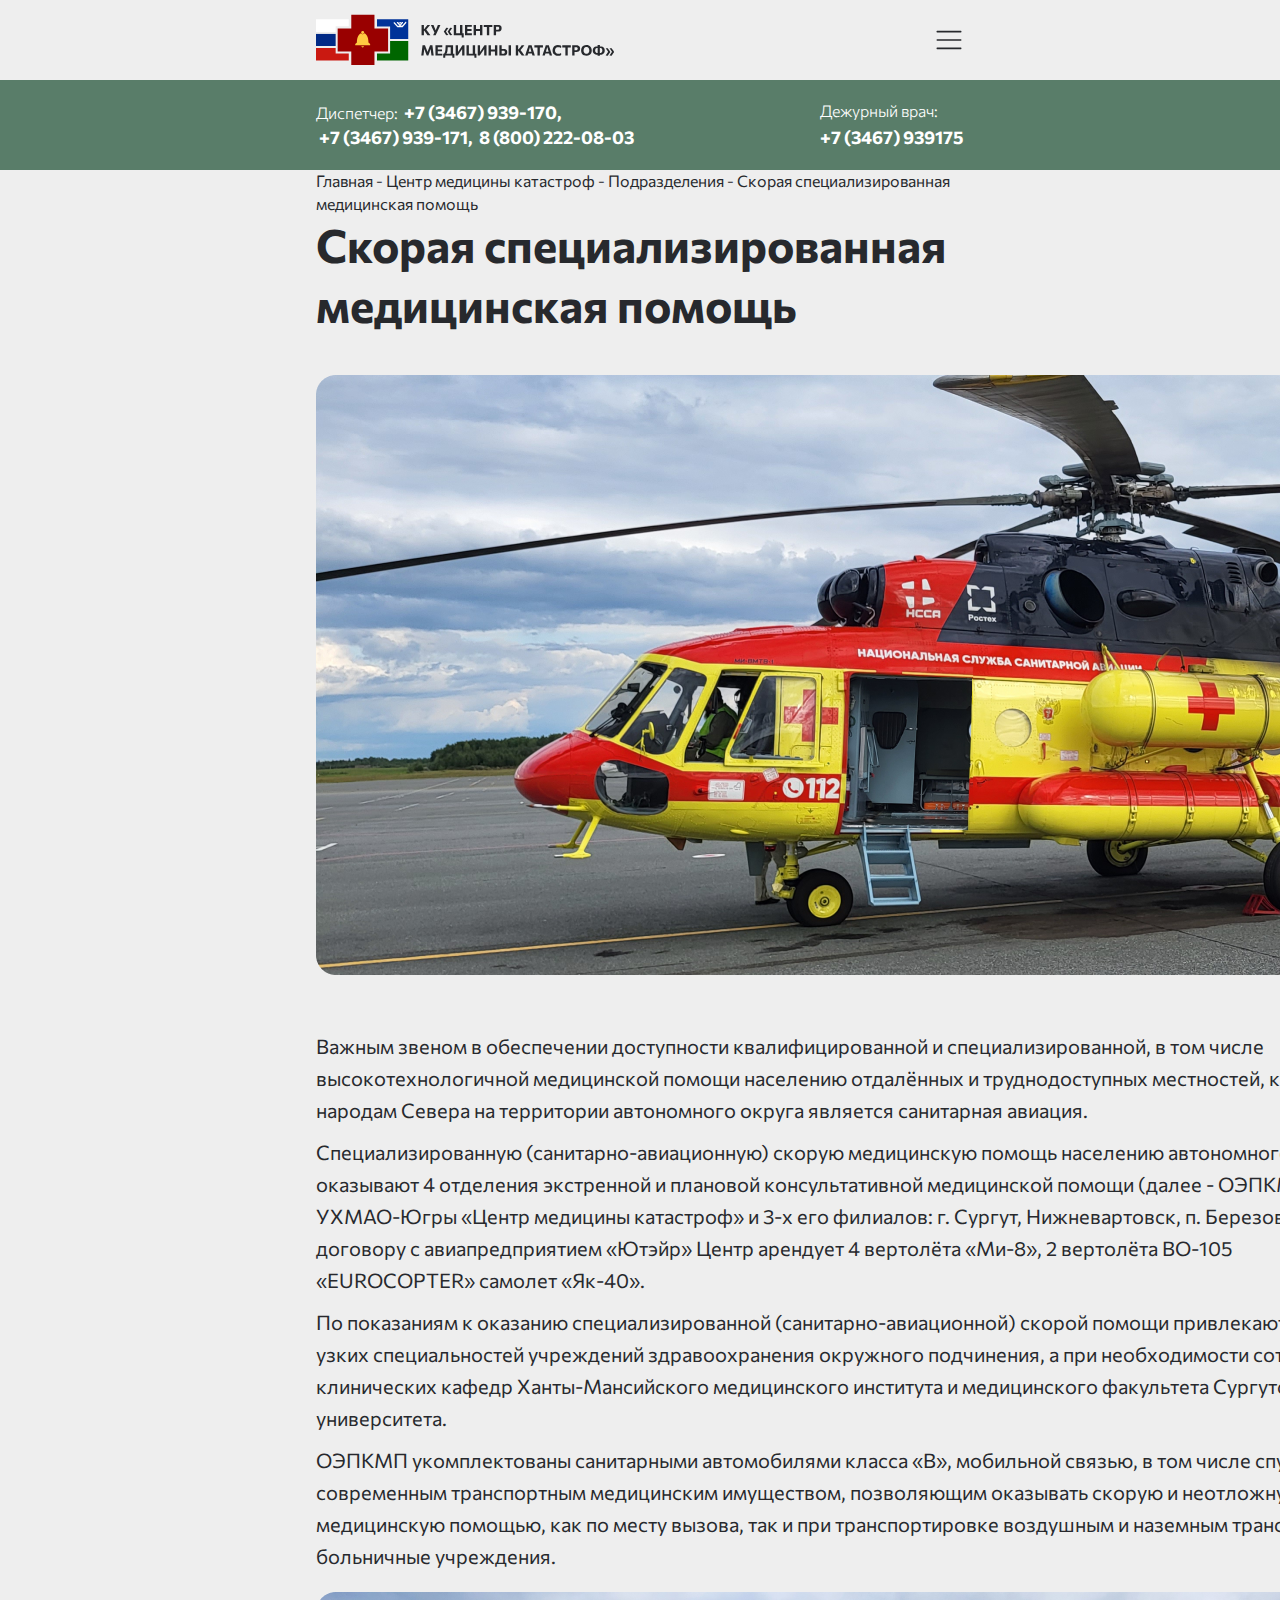
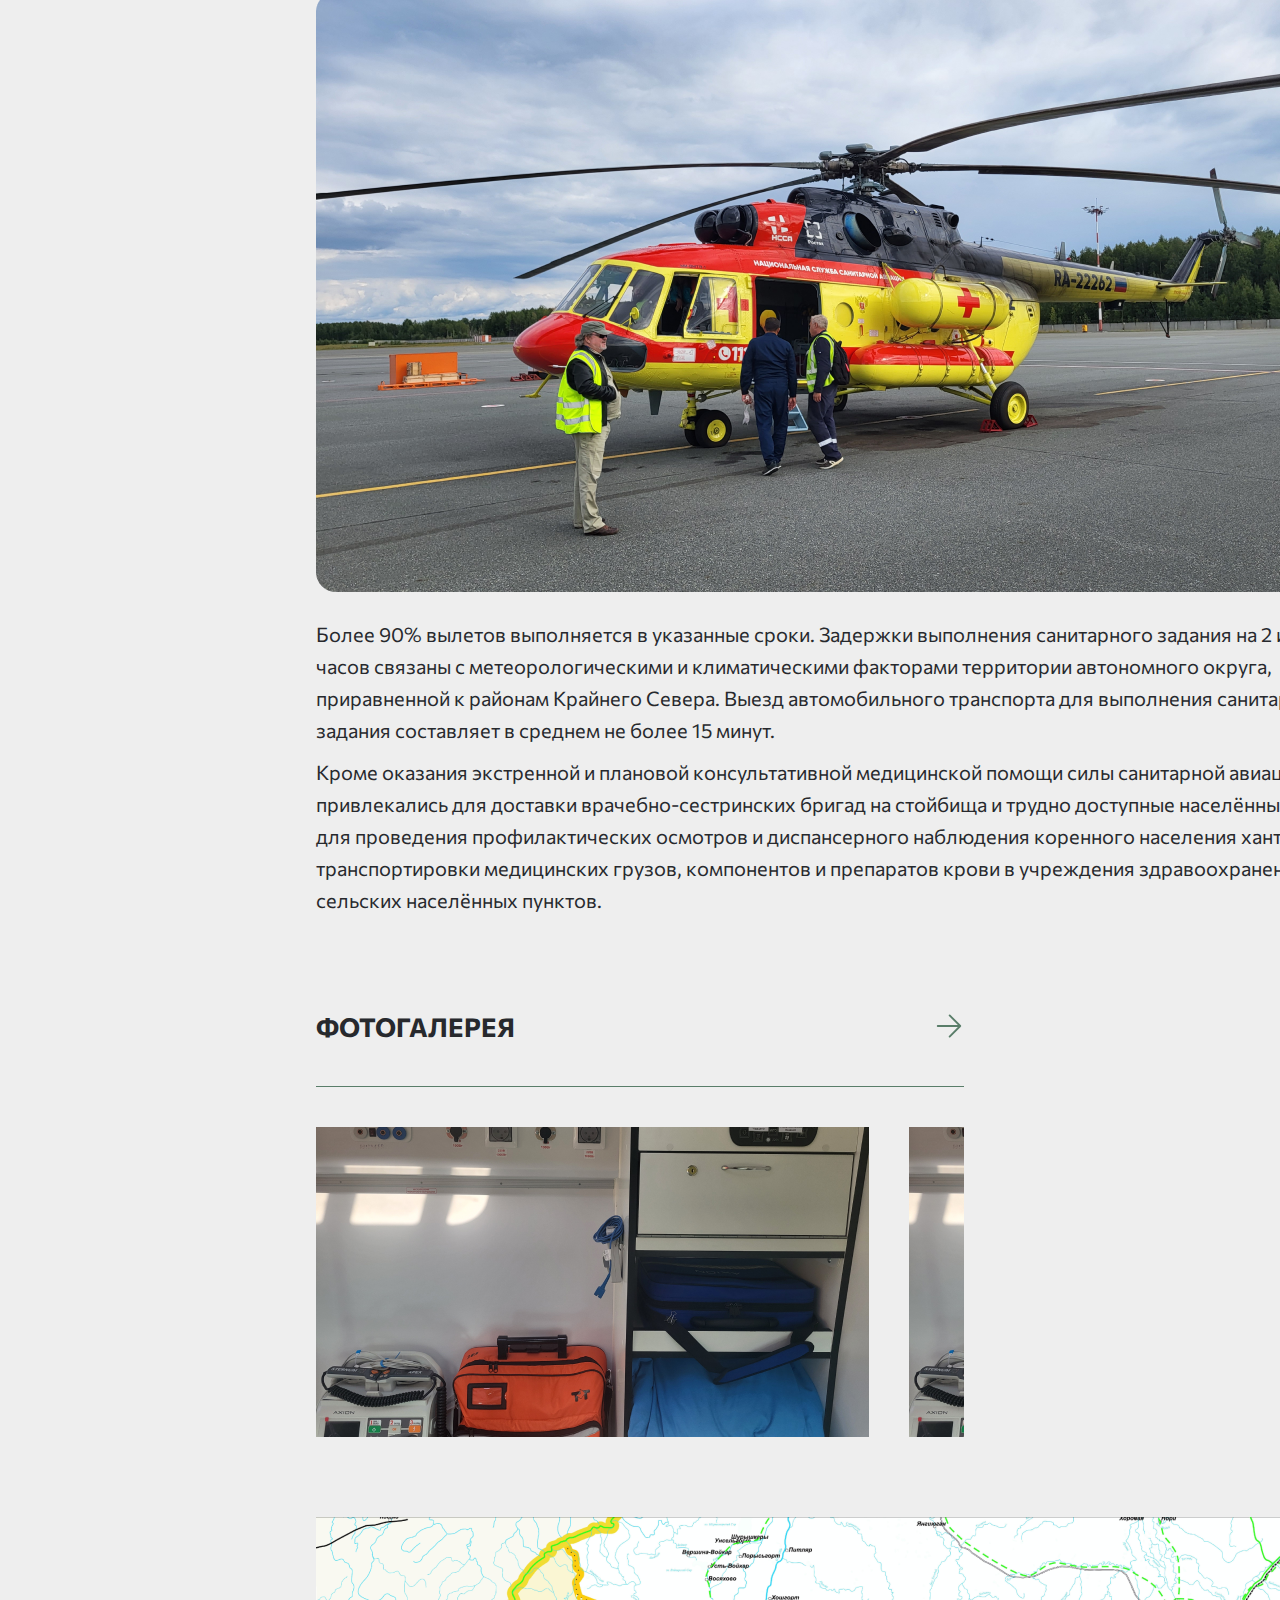
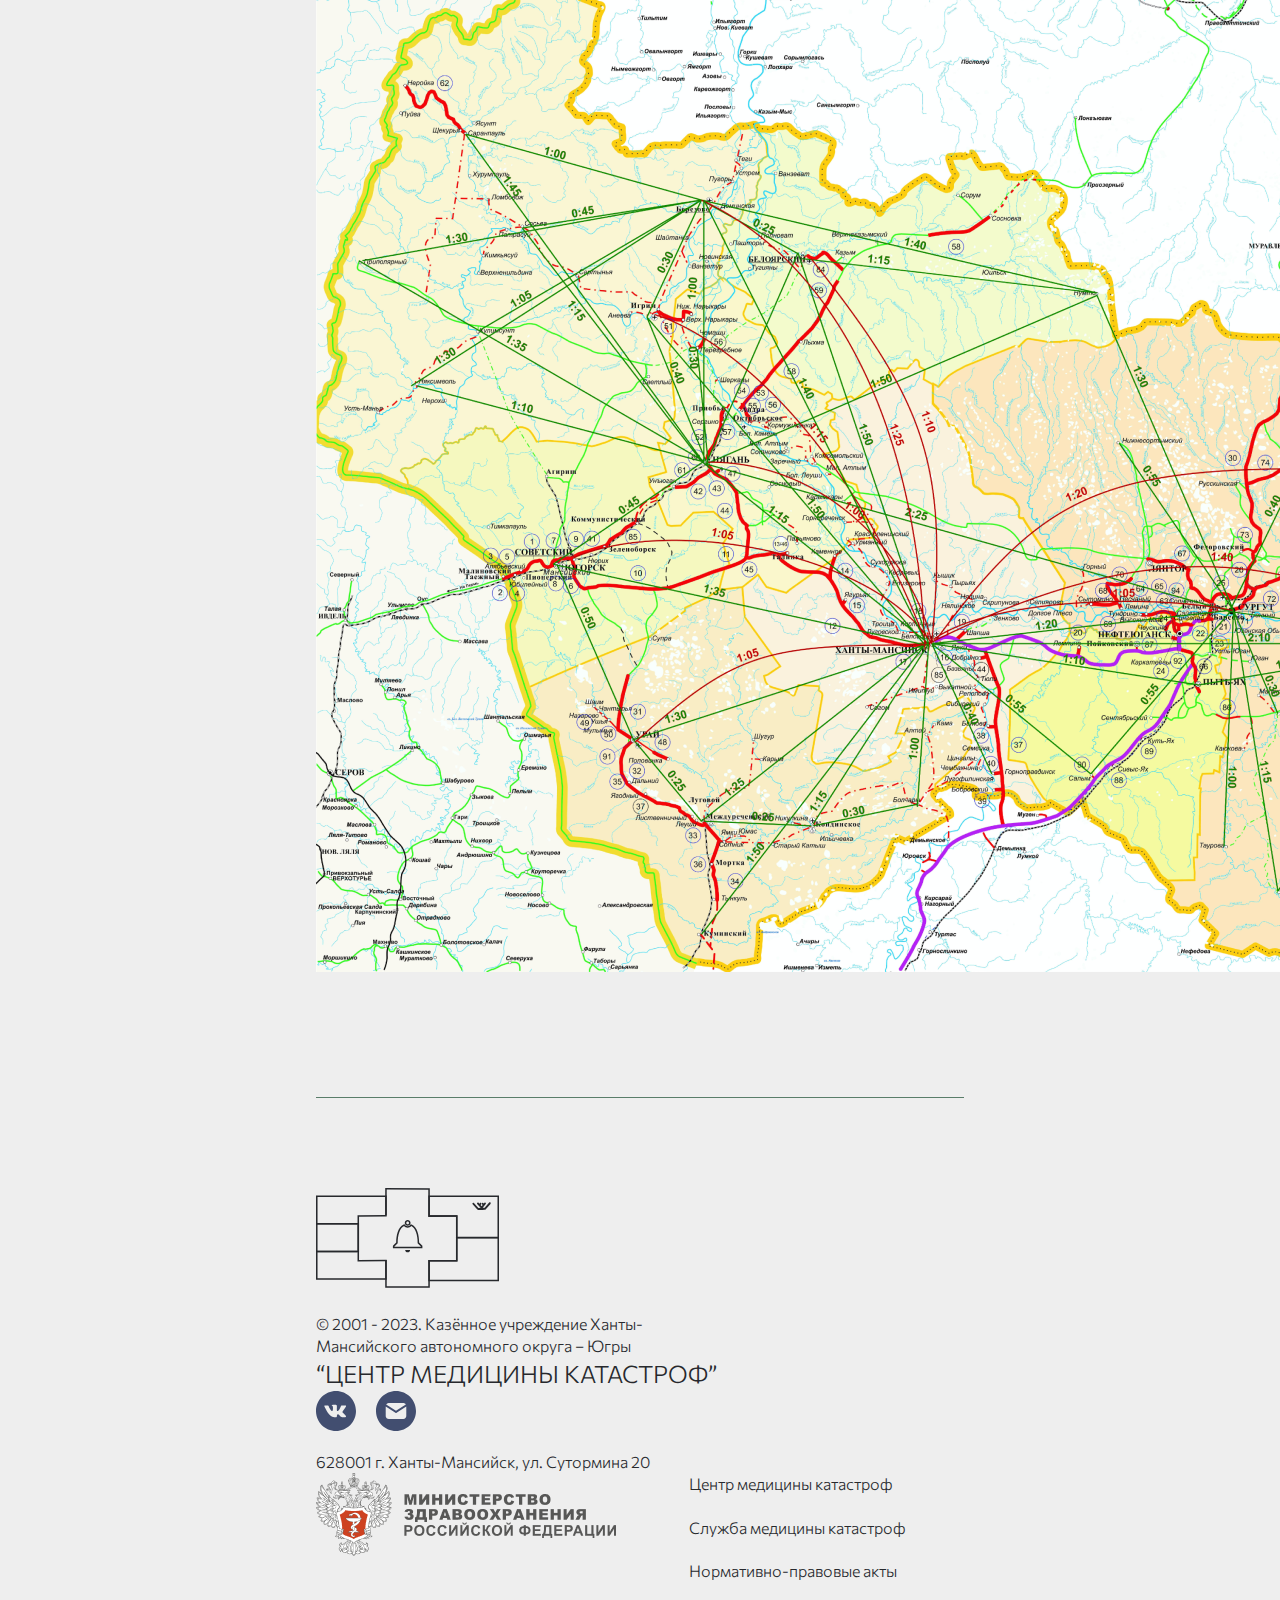
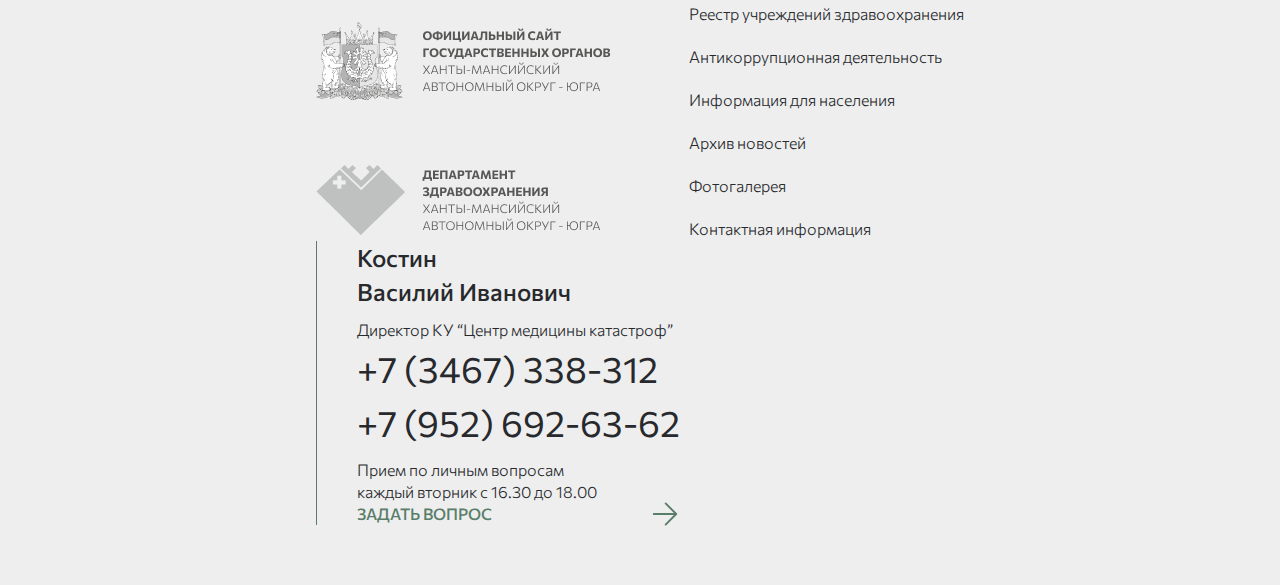
==== commit 0473f03e: "update" ====
--- a/src/view/ambulance/index.html
+++ b/src/view/ambulance/index.html
@@ -264,14 +264,10 @@
         <div class="gallery">
             <div class="gallery__top">
                 <h2 class="h2">ФОТОГАЛЕРЕЯ</h2>
-                <div class="gallery__arrows">
-                    <button class="gallery__arrow-right">
-                        <img src="/src/img/f-arrow-r.svg" alt="">
-                    </button>
-
-                    <button class="gallery__arrow-left">
-                        <img src="/src/img/f-arrow-r.svg" alt="">
-                    </button>
+                <div class="btn-arrow">
+                    <span>
+
+                    </span>
                 </div>
             </div>
             <div class="gallery__slider">
--- a/src/view/ambulance/style.css
+++ b/src/view/ambulance/style.css
@@ -1,9 +1,7 @@
 .main-top__img {
     margin: 40px 0;
 }
-img {
-    width: 100%;
-}
+
 .main-content {
     display: flex;
     margin-bottom: 41px;
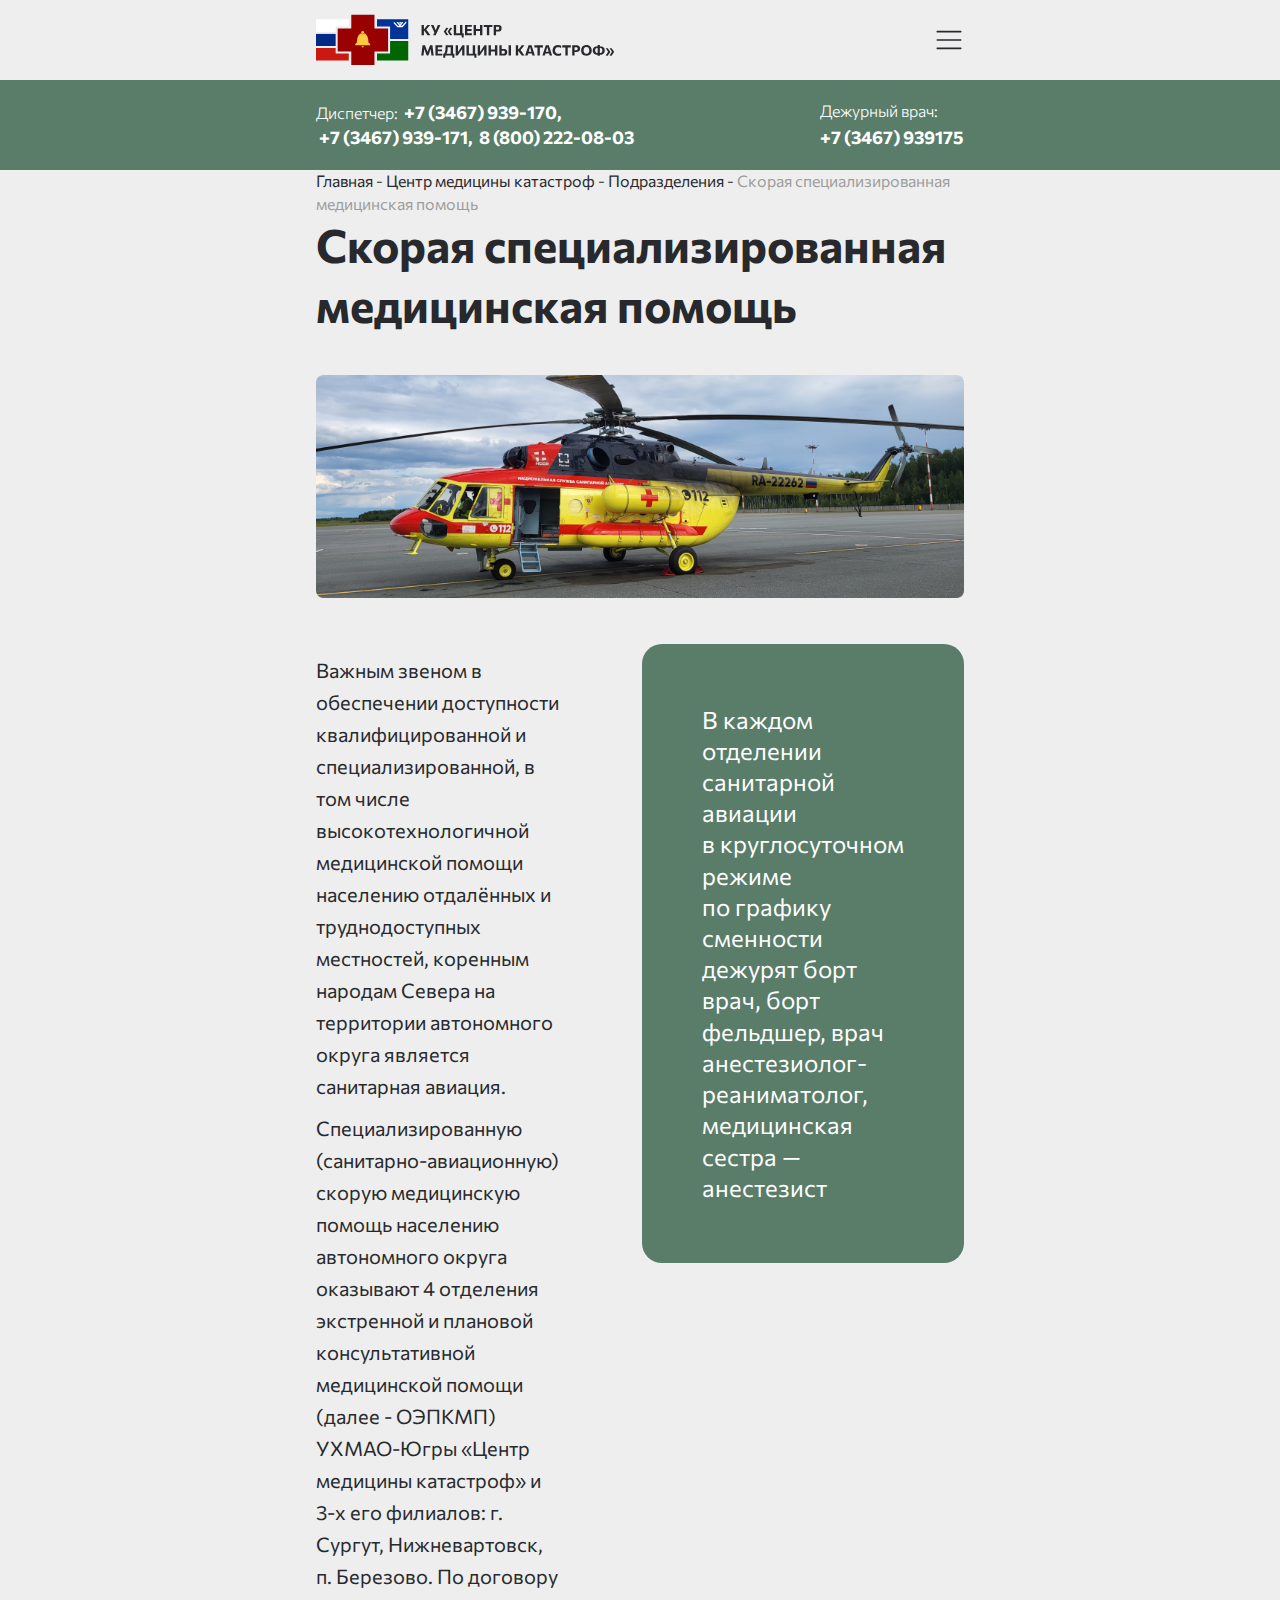
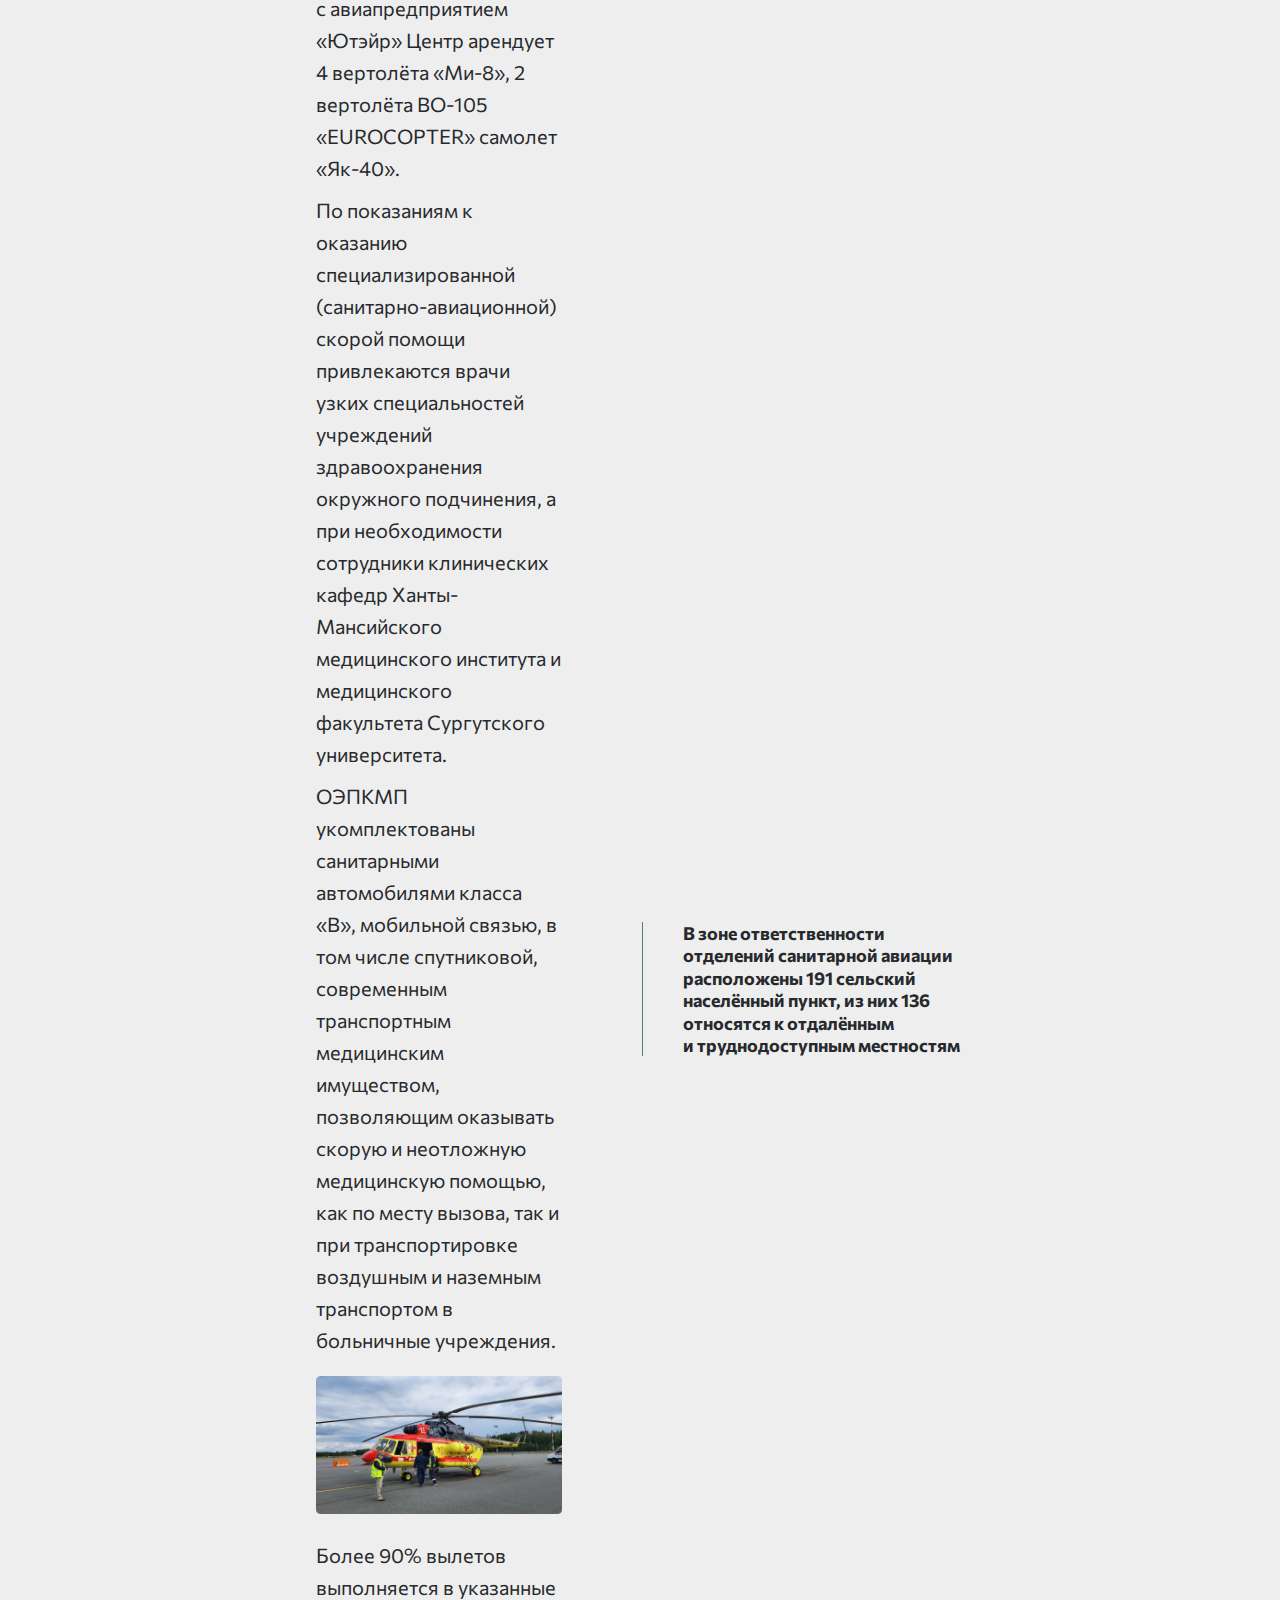
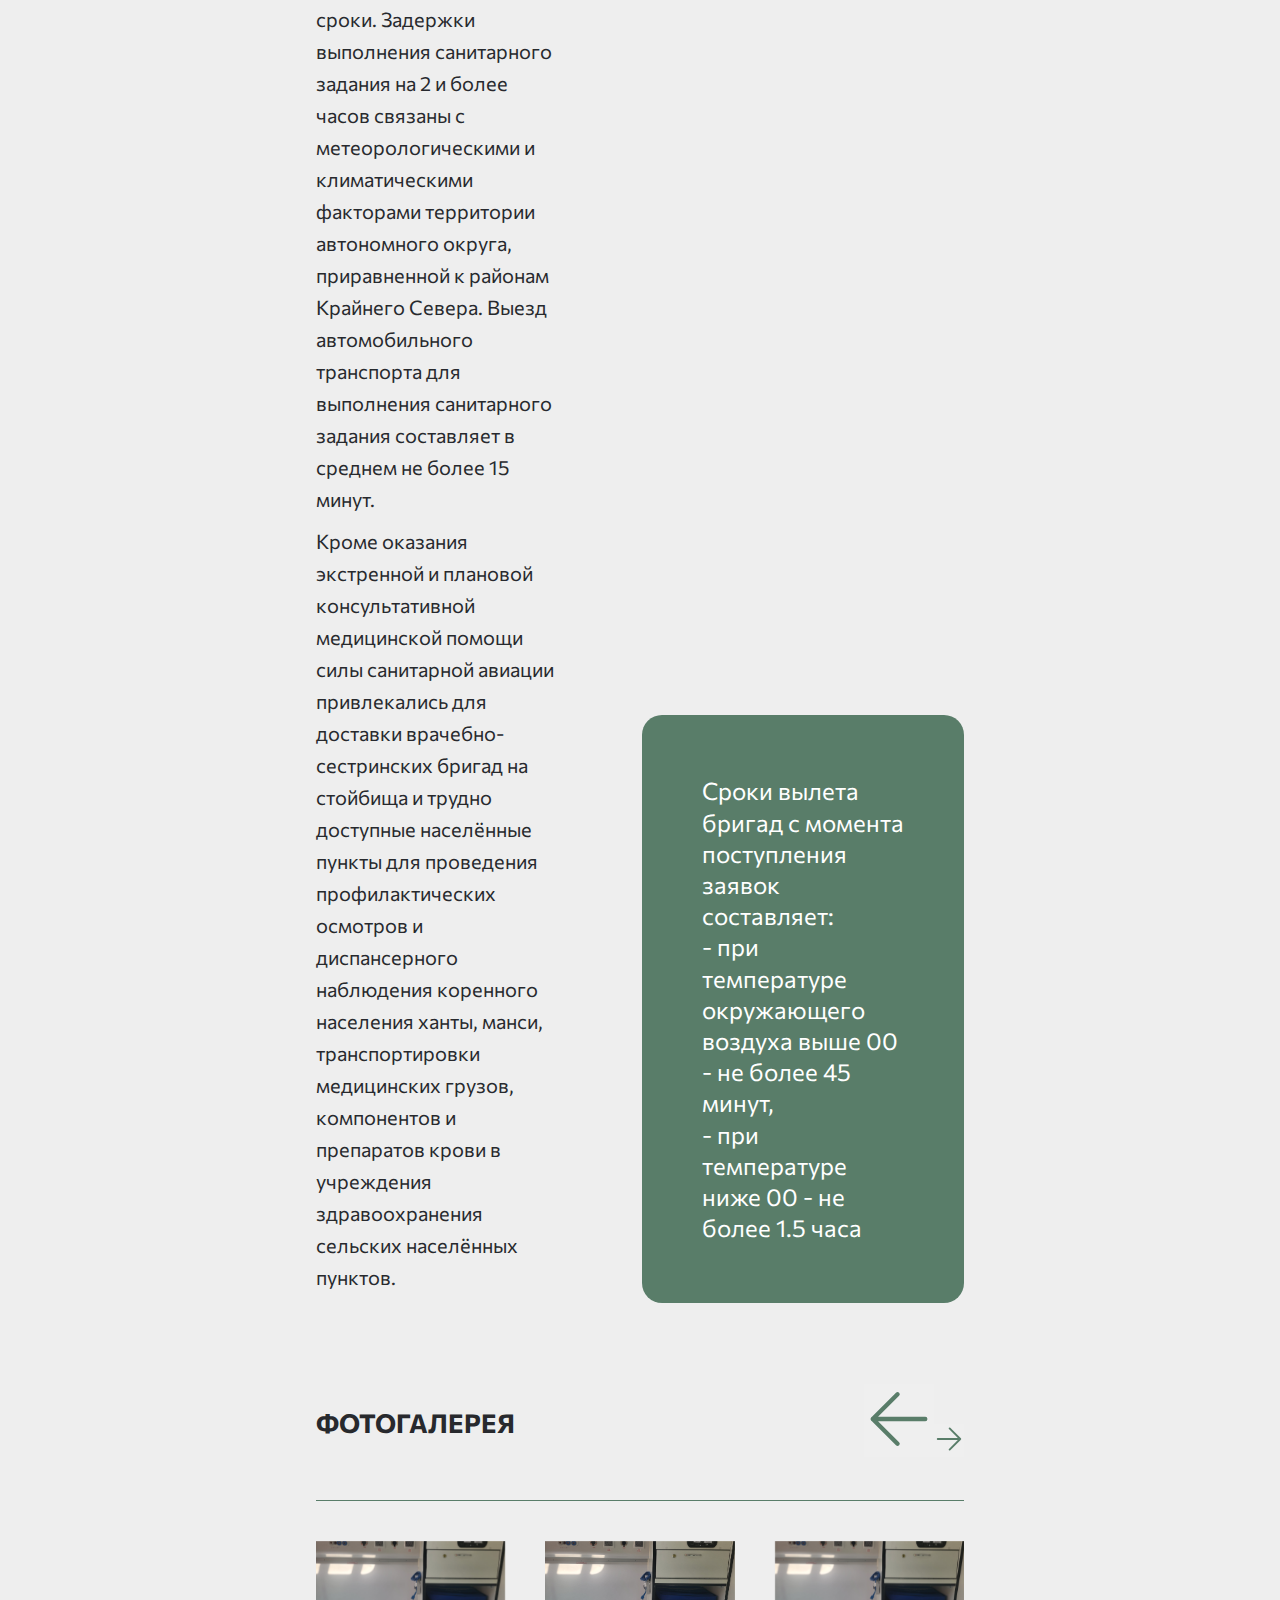
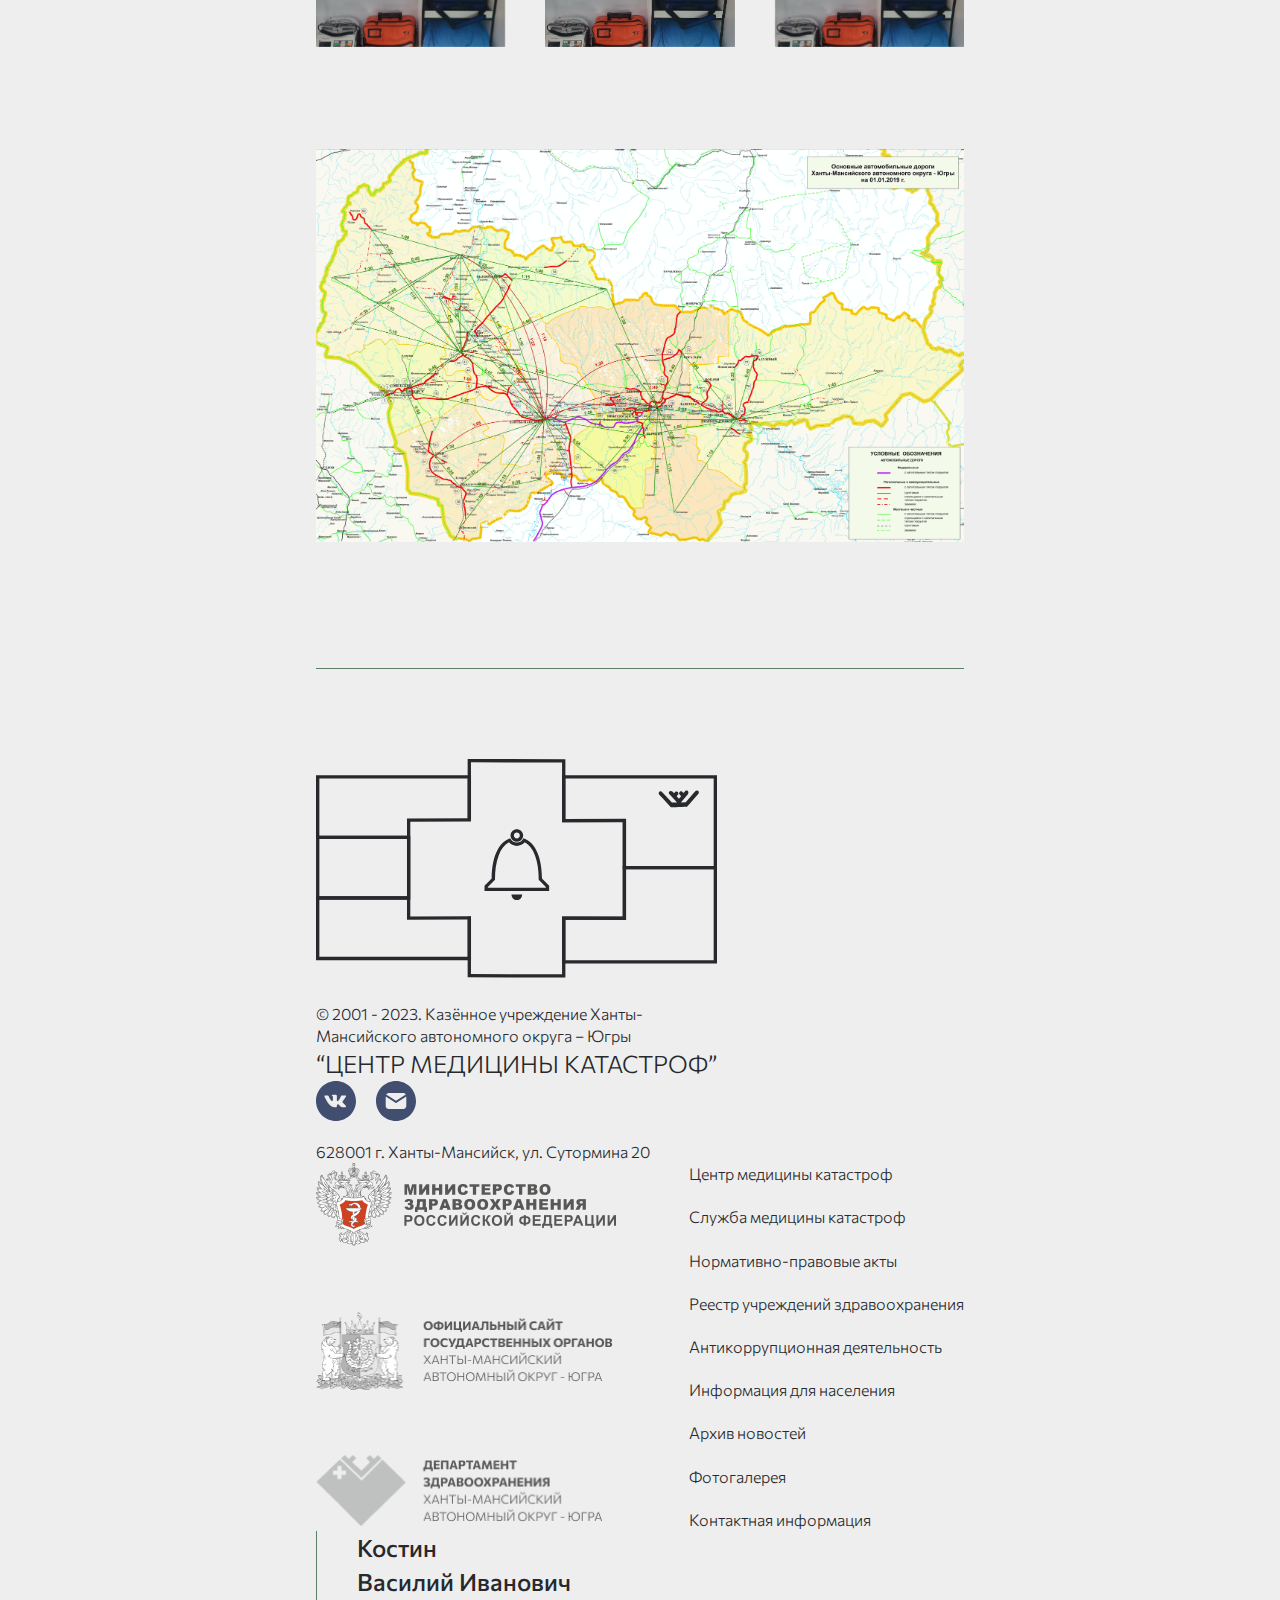
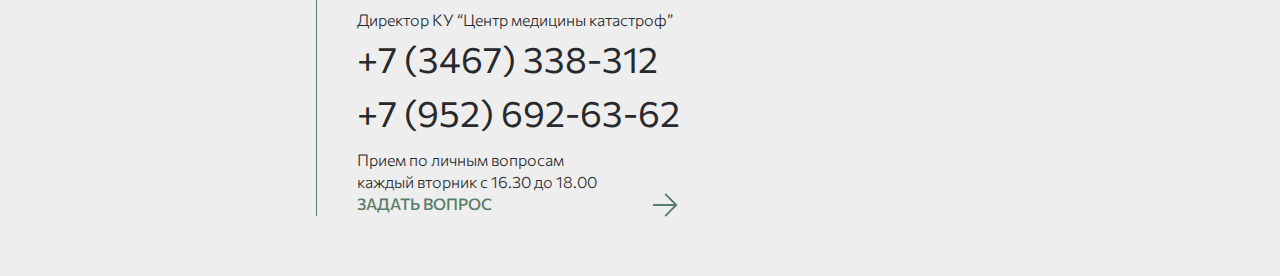
==== commit 18216a53: "добавил слайдер" ====
--- a/src/view/ambulance/index.html
+++ b/src/view/ambulance/index.html
@@ -5,6 +5,7 @@
     <meta name="robots" content="index, follow" />
     <meta name="keywords" content="Центр медицины катастроф" />
     <meta name="description" content="Центр медицины катастроф - Казённое учреждение Ханты-Мансийского автономного округа – Югры" />
+
     <link href="/src/css/main.css" type="text/css" rel="stylesheet" />
     <link href="/src/view/ambulance/style.css" type="text/css" rel="stylesheet" />
 
@@ -16,9 +17,15 @@
     <link rel="preconnect" href="https://fonts.gstatic.com" crossorigin>
     <link href="https://fonts.googleapis.com/css2?family=Commissioner:wght@300;400;500;700&display=swap" rel="stylesheet">
 
+    <script type="text/javascript" src="/src/view/ambulance/js/owl.carousel.min.js"></script>
+    <link href="/src/view/ambulance/js/owl.carousel.min.css" type="text/css" rel="stylesheet" />
+    <link href="/src/view/ambulance/js/owl.theme.default.min.css" type="text/css" rel="stylesheet" />
+
     <script type="text/javascript" src="/src/js/main.js"></script>
     <script type="text/javascript" src="/src/js/map.js"></script>
     <script type="text/javascript" src="/src/js/datepicker.min.js"></script>
+    <script type="text/javascript" src="/src/view/ambulance/script.js"></script>
+
     <title>Центр медицины катастроф - Казённое учреждение Ханты-Мансийского автономного округа – Югры</title>
 </head>
 <body>
@@ -264,16 +271,16 @@
         <div class="gallery">
             <div class="gallery__top">
                 <h2 class="h2">ФОТОГАЛЕРЕЯ</h2>
-                <div class="btn-arrow">
-                    <span>
-
-                    </span>
-                </div>
-            </div>
-            <div class="gallery__slider">
+                <div class="btn-arrow ">
+
+                </div>
+            </div>
+            <div class="gallery__slider owl-carousel">
                 <img src="/src/img/gallery-img.png" alt="" class="gallery__item">
                 <img src="/src/img/gallery-img.png" alt="" class="gallery__item">
                 <img src="/src/img/gallery-img.png" alt="" class="gallery__item">
+                <img src="/src/img/gallery-img.png" alt="" class="gallery__item">
+
             </div>
         </div>
 
--- a/src/view/ambulance/style.css
+++ b/src/view/ambulance/style.css
@@ -1,7 +1,12 @@
+img {
+    width: 100%;
+}
 .main-top__img {
     margin: 40px 0;
 }
-
+.breadcrumb-active{
+    color: #9D9D9D;
+}
 .main-content {
     display: flex;
     margin-bottom: 41px;
@@ -24,6 +29,8 @@
     color: #FFFFFF;
 }
 .main-content-right__text {
+    font-size: 18px;
+    font-weight: bold;
     border-left: 1px solid #597d69;
     padding-left: 40px;
 }
@@ -33,6 +40,7 @@
     line-height: 32px;
     margin: 10px 0;
 }
+
 
 .main-content-left img {
     margin: 10px 0;
@@ -44,7 +52,7 @@
     justify-content: space-between;
     border-bottom: 1px solid #597d69;
 }
-.gallery__arrow-right img {
+.gallery__arrow-l img{
     margin-right: 40px;
     transform: rotate(180deg);
 }
@@ -58,4 +66,7 @@
 }
 .map {
     margin: 40px 0 120px 0;
+}
+.owl-nav img {
+    cursor: pointer;
 }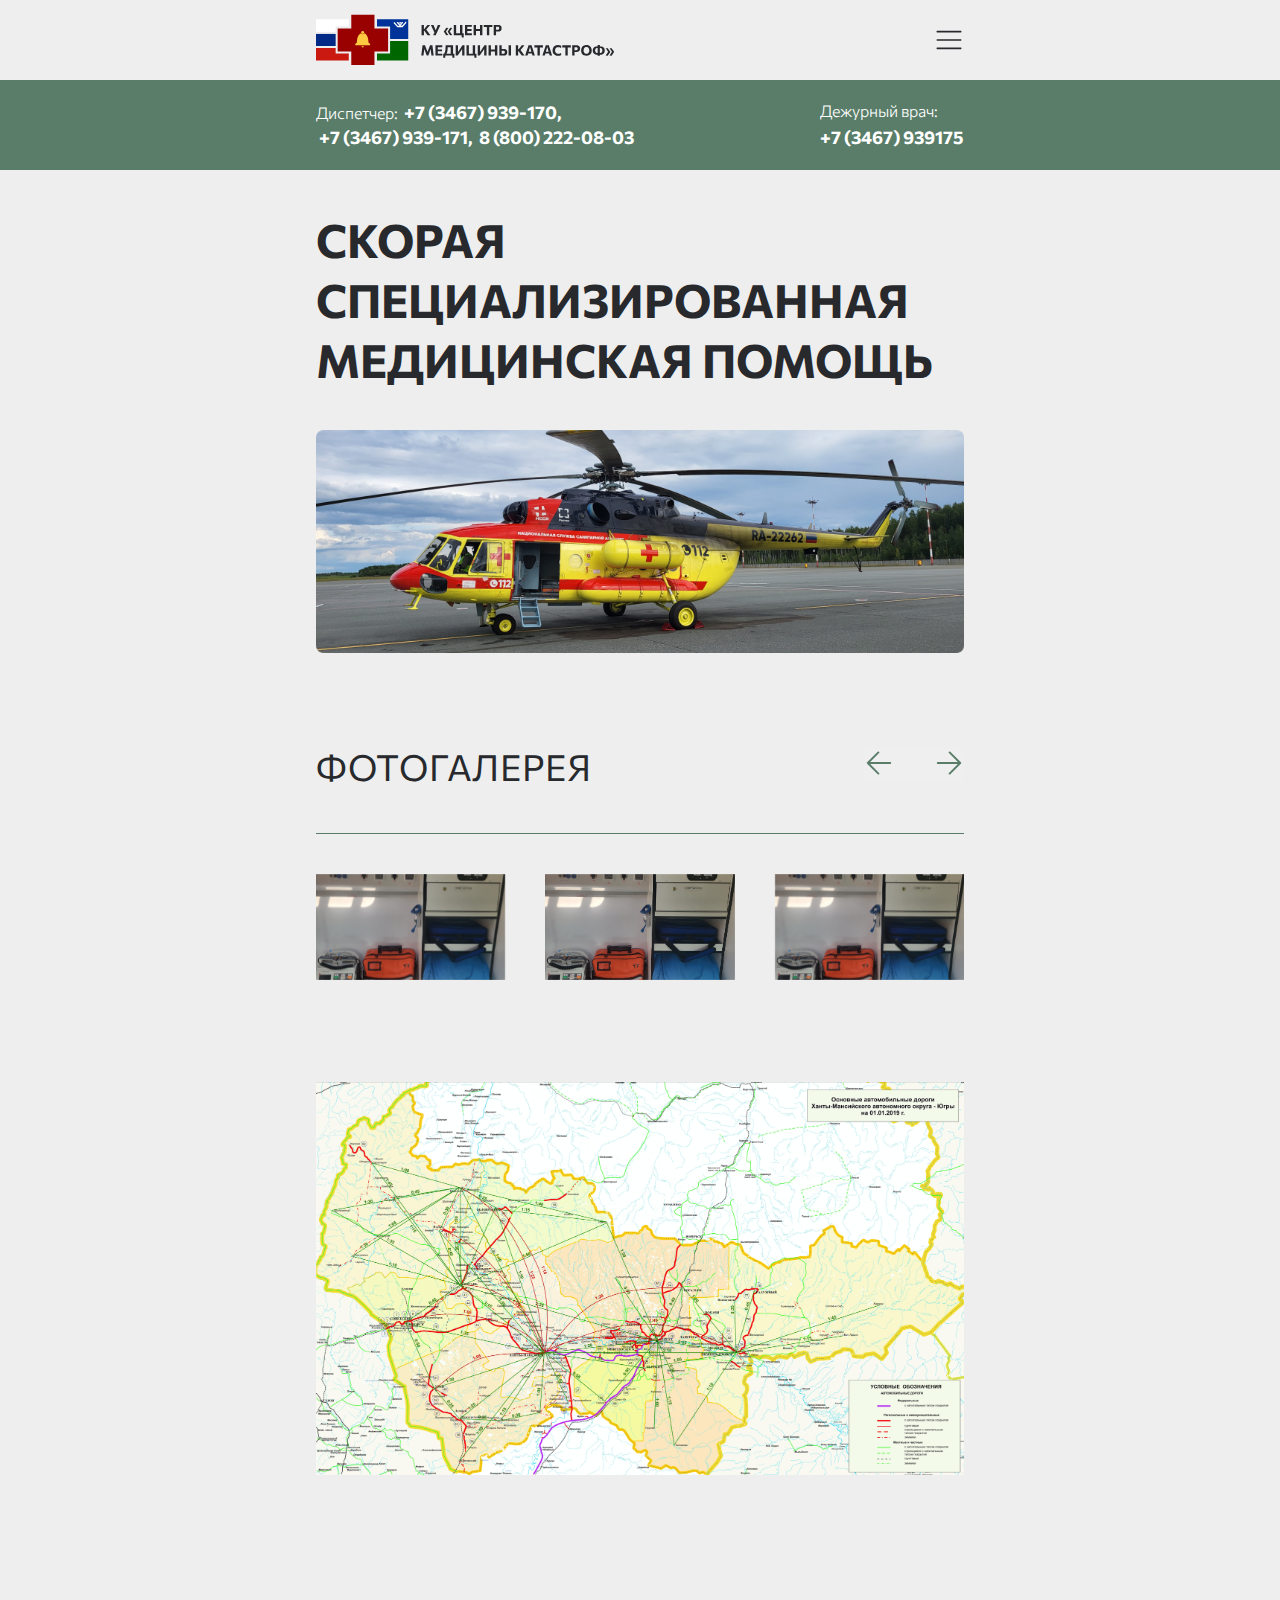
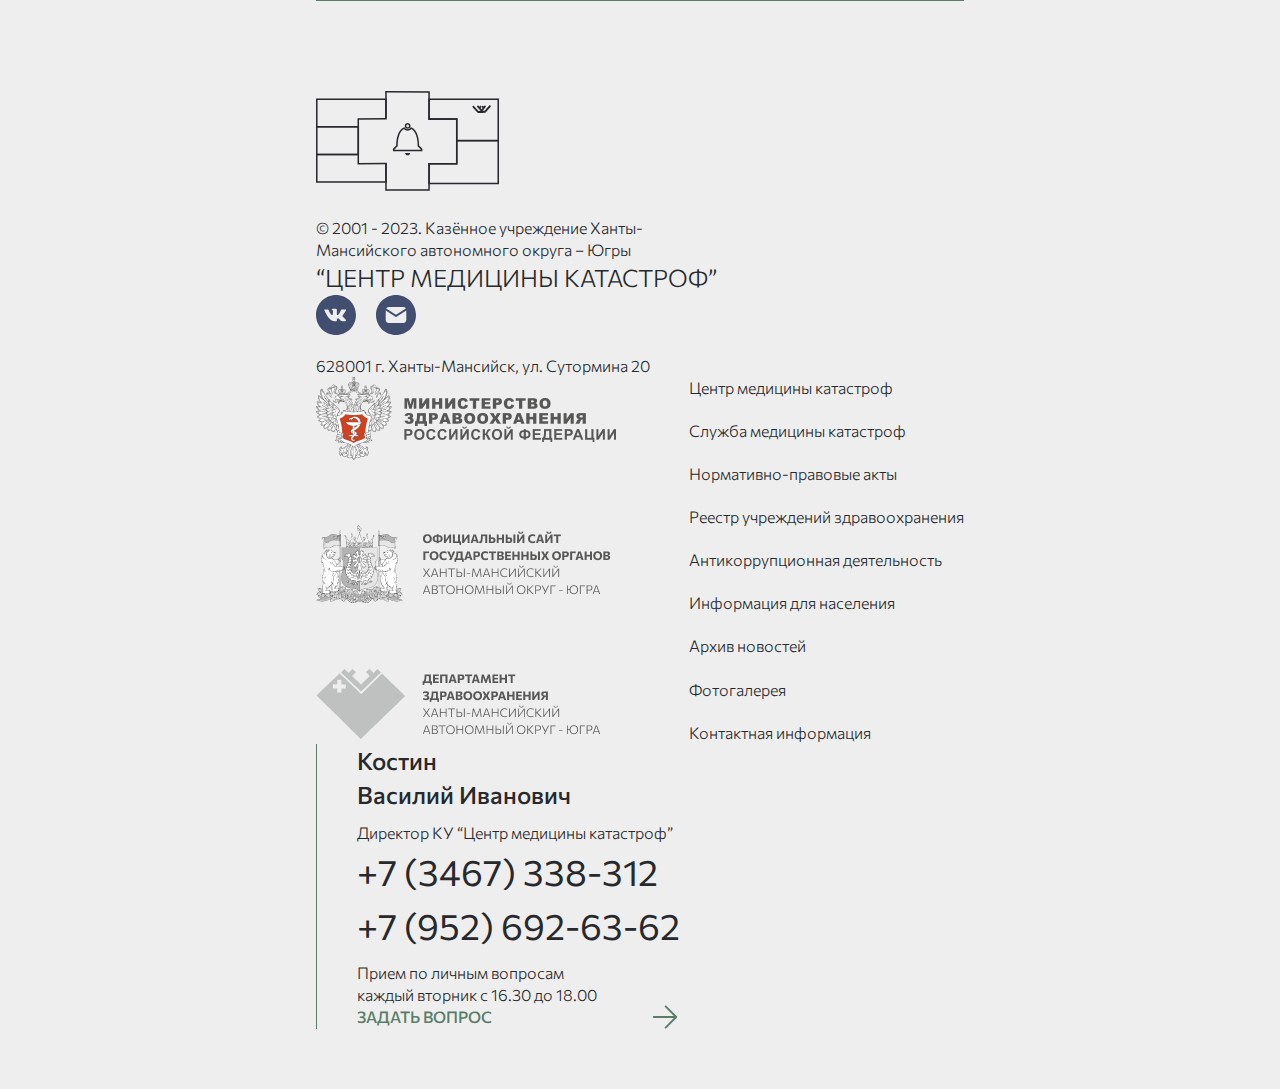
==== commit f7f70028: "вёрстка мобилки" ====
--- a/src/view/ambulance/index.html
+++ b/src/view/ambulance/index.html
@@ -208,7 +208,7 @@
                     Скорая специализированная медицинская помощь
                 </a>
             </div>
-            <div class="main-top__title">
+            <div class="main-top__title uppercase">
                 <h1 class="h1">Скорая специализированная медицинская помощь</h1>
             </div>
             <div class="main-top__img">
@@ -233,7 +233,9 @@
                 <p class="main-content__text">
                     ОЭПКМП укомплектованы санитарными автомобилями класса «В», мобильной связью, в том числе спутниковой, современным транспортным медицинским имуществом, позволяющим оказывать скорую и неотложную медицинскую помощью, как по месту вызова, так и при транспортировке воздушным и наземным транспортом в больничные учреждения.
                 </p>
-                <img src="/src/img/ambulance-content-img.png" alt="">
+                <div class="main-content__img-wrapper">
+                    <img src="/src/img/ambulance-content-img.png" alt="">
+                </div>
                 <p class="main-content__text">
                     Более 90% вылетов выполняется в указанные сроки. Задержки выполнения санитарного задания на 2 и более часов связаны с метеорологическими и климатическими факторами территории автономного округа,
                     приравненной к районам Крайнего Севера. Выезд автомобильного транспорта для выполнения санитарного задания составляет в среднем не более 15 минут.
@@ -258,19 +260,32 @@
                         Сроки вылета бригад
                         с момента поступления заявок составляет:
                     </p>
-                    <p class="h3">
-                        - при температуре окружающего воздуха выше 00 - не более 45 минут,
-                    </p>
-                    <p class="h3">
-                        - при температуре ниже 00 - не более 1.5 часа
-                    </p>
-                </div>
-            </div>
+                    <div class="main-content__block-text">
+                        <span class="h3">
+                            -
+                        </span>
+                        <p class="h3">
+                            при температуре окружающего воздуха выше 00 - не более 45 минут,
+                        </p>
+                    </div>
+                    <div class="main-content__block-text">
+                        <span class="h3">
+                            -
+                        </span>
+                        <p class="h3">
+                            при температуре ниже 00 - не более 1.5 часа
+                        </p>
+                    </div>
+                </div>
+            </div>
+        </div>
+        <div class="main-content_mobile">
+
         </div>
 
         <div class="gallery">
             <div class="gallery__top">
-                <h2 class="h2">ФОТОГАЛЕРЕЯ</h2>
+                <h2 class="h2 gallery__title">ФОТОГАЛЕРЕЯ</h2>
                 <div class="btn-arrow ">
 
                 </div>
--- a/src/view/ambulance/style.css
+++ b/src/view/ambulance/style.css
@@ -1,8 +1,16 @@
-img {
+
+.main-top__img {
+    max-width: 1740px;
+    margin: 40px 0;
+}
+.main-top__img img {
     width: 100%;
 }
-.main-top__img {
-    margin: 40px 0;
+.main-content__img-wrapper {
+    max-width: 1067px;
+}
+.main-content__img-wrapper img{
+    width: 100%;
 }
 .breadcrumb-active{
     color: #9D9D9D;
@@ -20,13 +28,22 @@
     justify-content: space-between;
 }
 .main-content__block {
+    width: 593px;
+    color: #FFFFFF;
+    font-weight: 500;
+    line-height: 130%;
+    letter-spacing: 0.72px;
     border-radius: 20px;
     padding: 60px;
     background-color: #597D69;
 }
 
-.main-content__block p{
-    color: #FFFFFF;
+.main-content__block-text {
+    display: flex;
+}
+
+.main-content__block-text span {
+    margin-right: 10px;
 }
 .main-content-right__text {
     font-size: 18px;
@@ -40,7 +57,9 @@
     line-height: 32px;
     margin: 10px 0;
 }
-
+.uppercase {
+    text-transform: uppercase;
+}
 
 .main-content-left img {
     margin: 10px 0;
@@ -51,6 +70,14 @@
     display: flex;
     justify-content: space-between;
     border-bottom: 1px solid #597d69;
+}
+.gallery__title {
+
+    font-size: 36px;
+    font-weight: 400;
+    line-height: 150%; /* 54px */
+    letter-spacing: 0.72px;
+    text-transform: uppercase;
 }
 .gallery__arrow-l img{
     margin-right: 40px;
@@ -65,8 +92,38 @@
     margin-right: 40px;
 }
 .map {
+    max-width: 1740px;
     margin: 40px 0 120px 0;
+}
+.map img{
+    width: 100%;
 }
 .owl-nav img {
     cursor: pointer;
+}
+
+
+@media (max-width: 1919px) {
+    .main-content__block {
+        max-width: 428px;
+    }
+}
+
+@media (max-width: 1364px) {
+    .breadcrumbs {
+        display: none;
+    }
+    .main-top__title {
+        margin: 40px 0;
+    }
+    .main-content {
+        display: none;
+    }
+    .main-content_mobile {
+        flex-direction: column;
+    }
+}
+
+@media (max-width: 767px) {
+
 }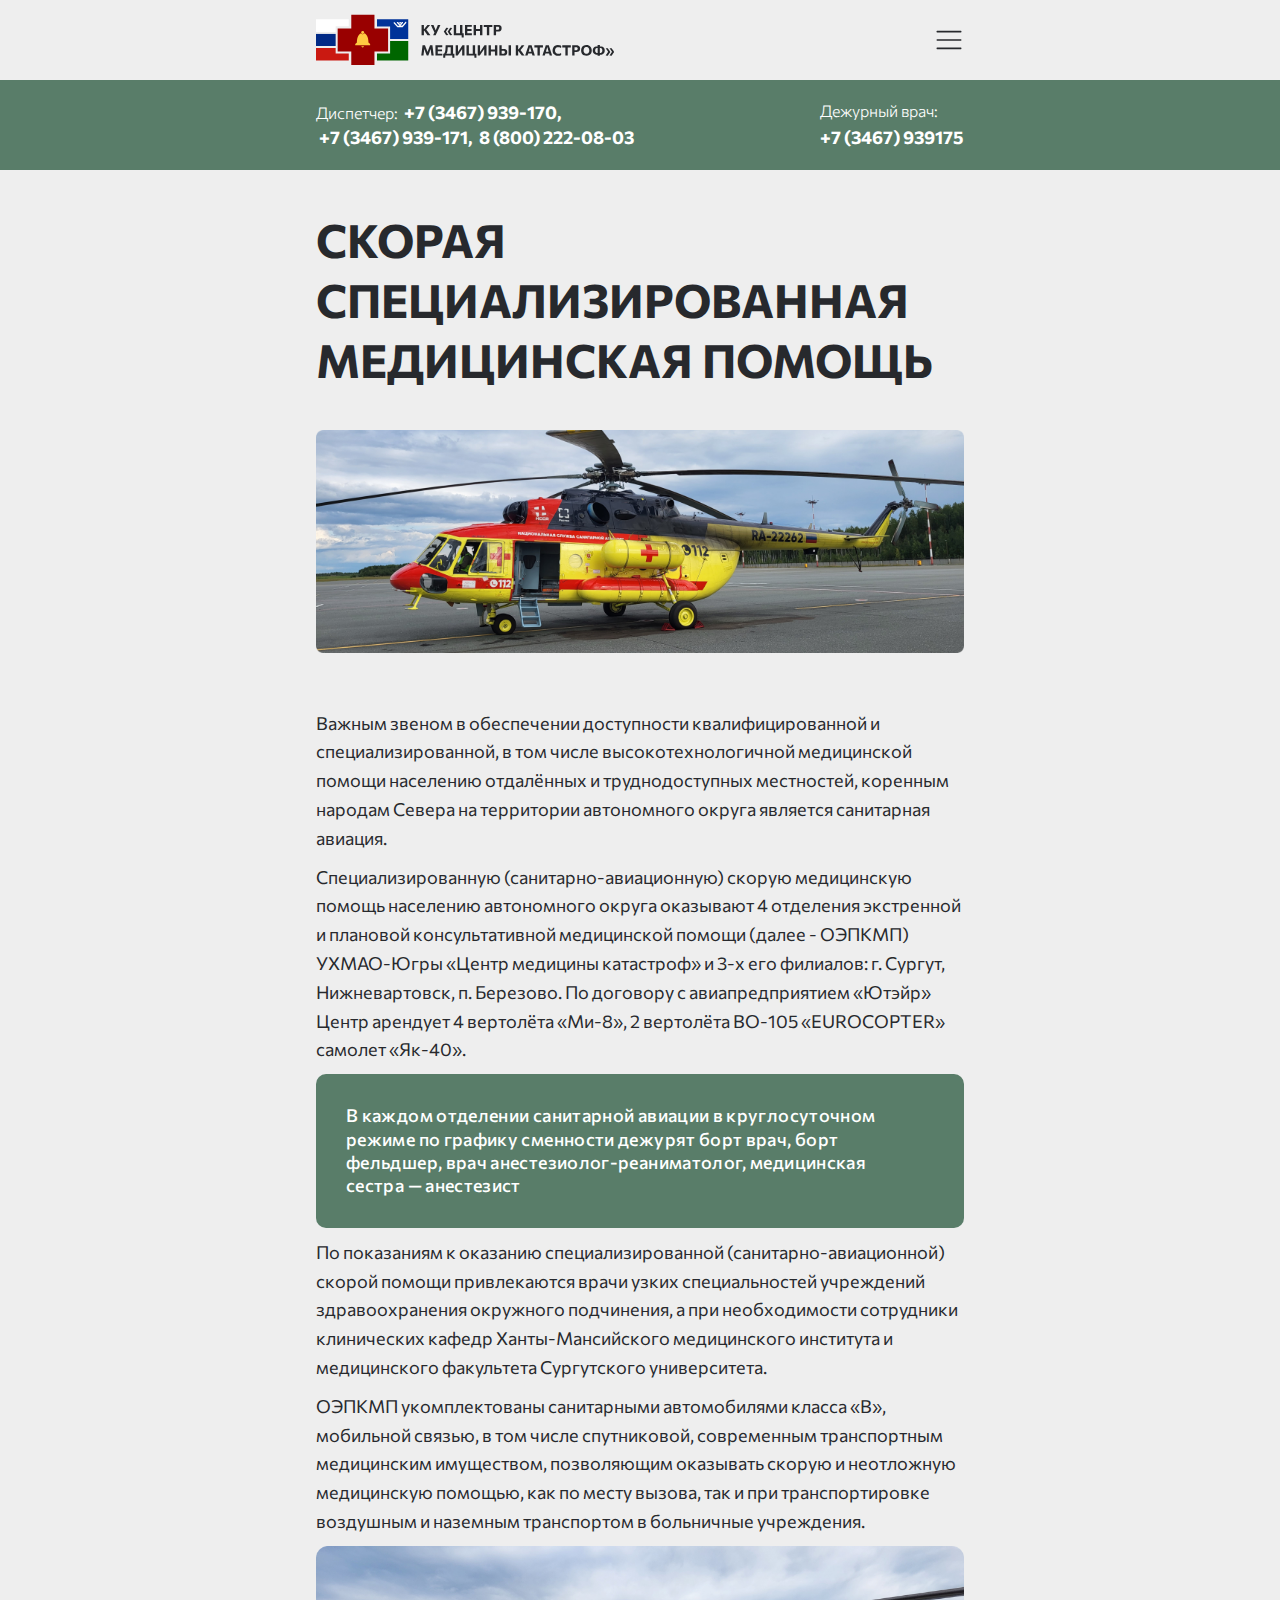
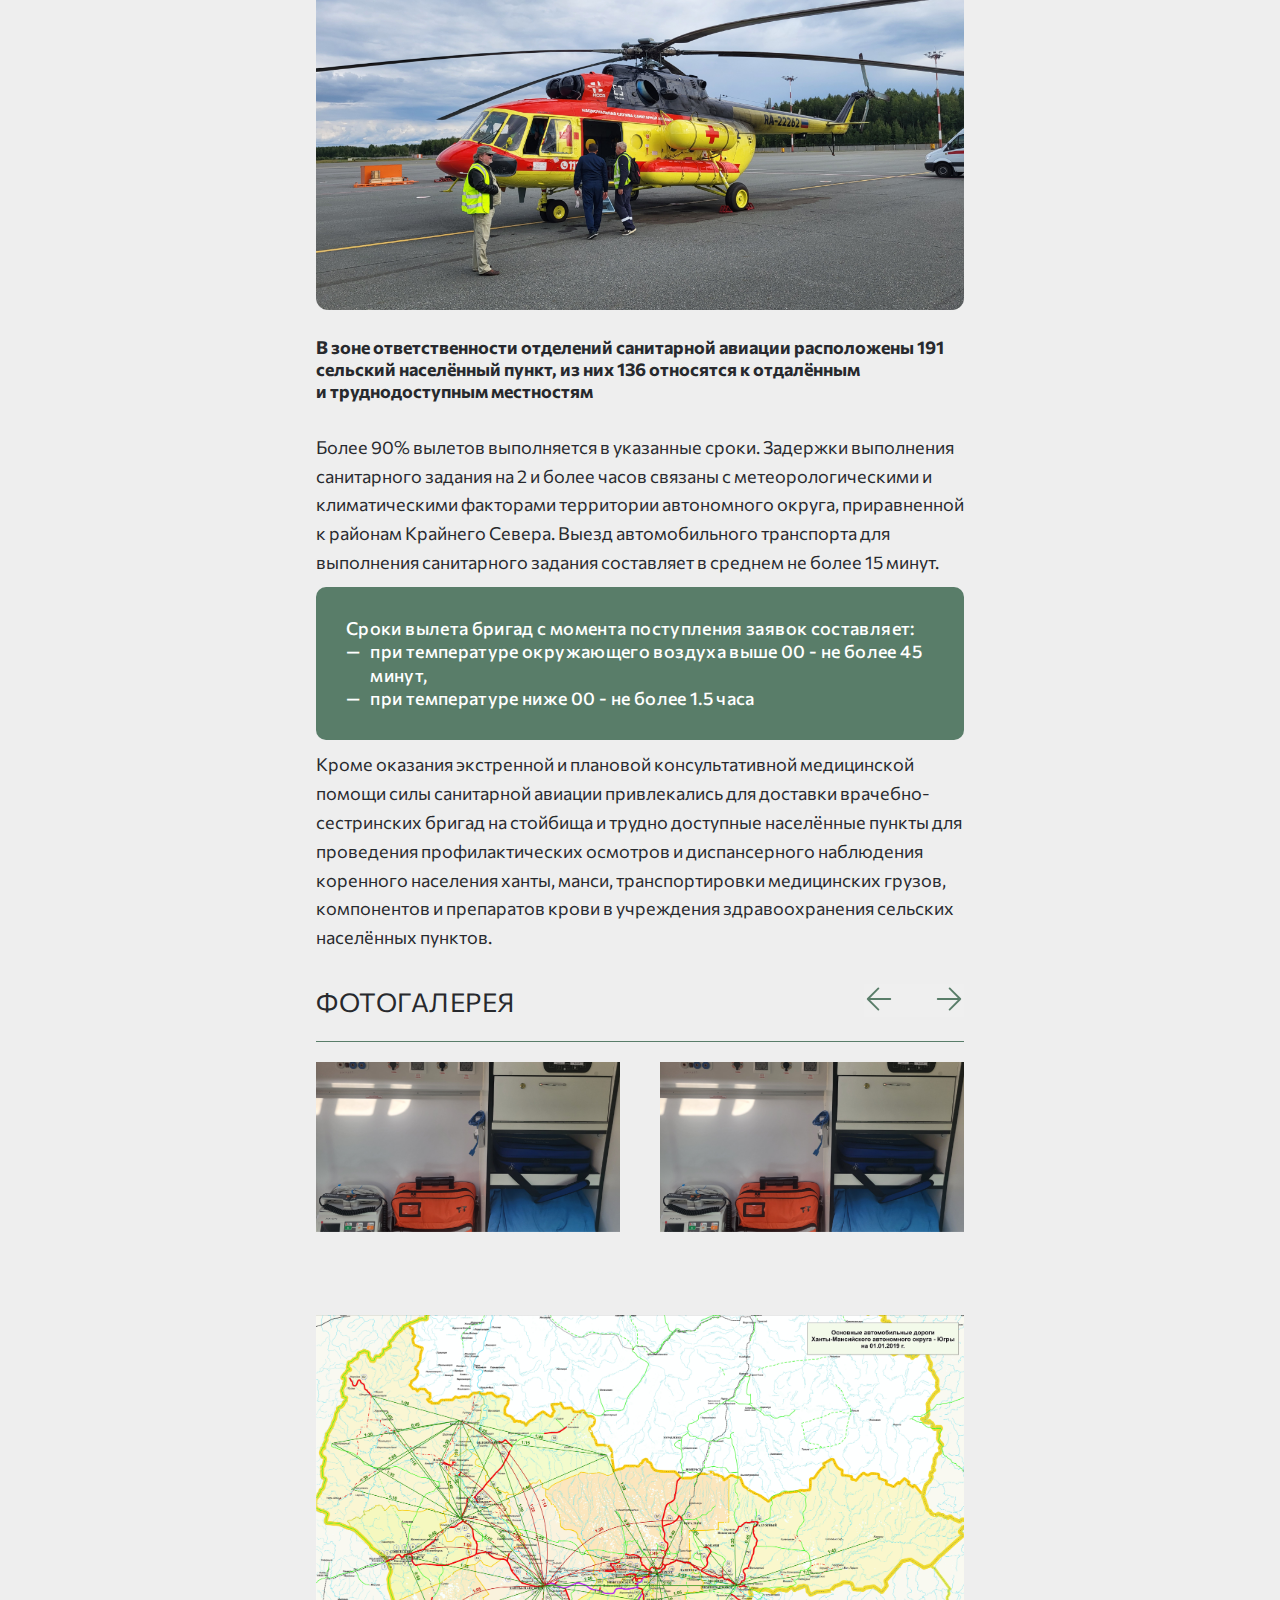
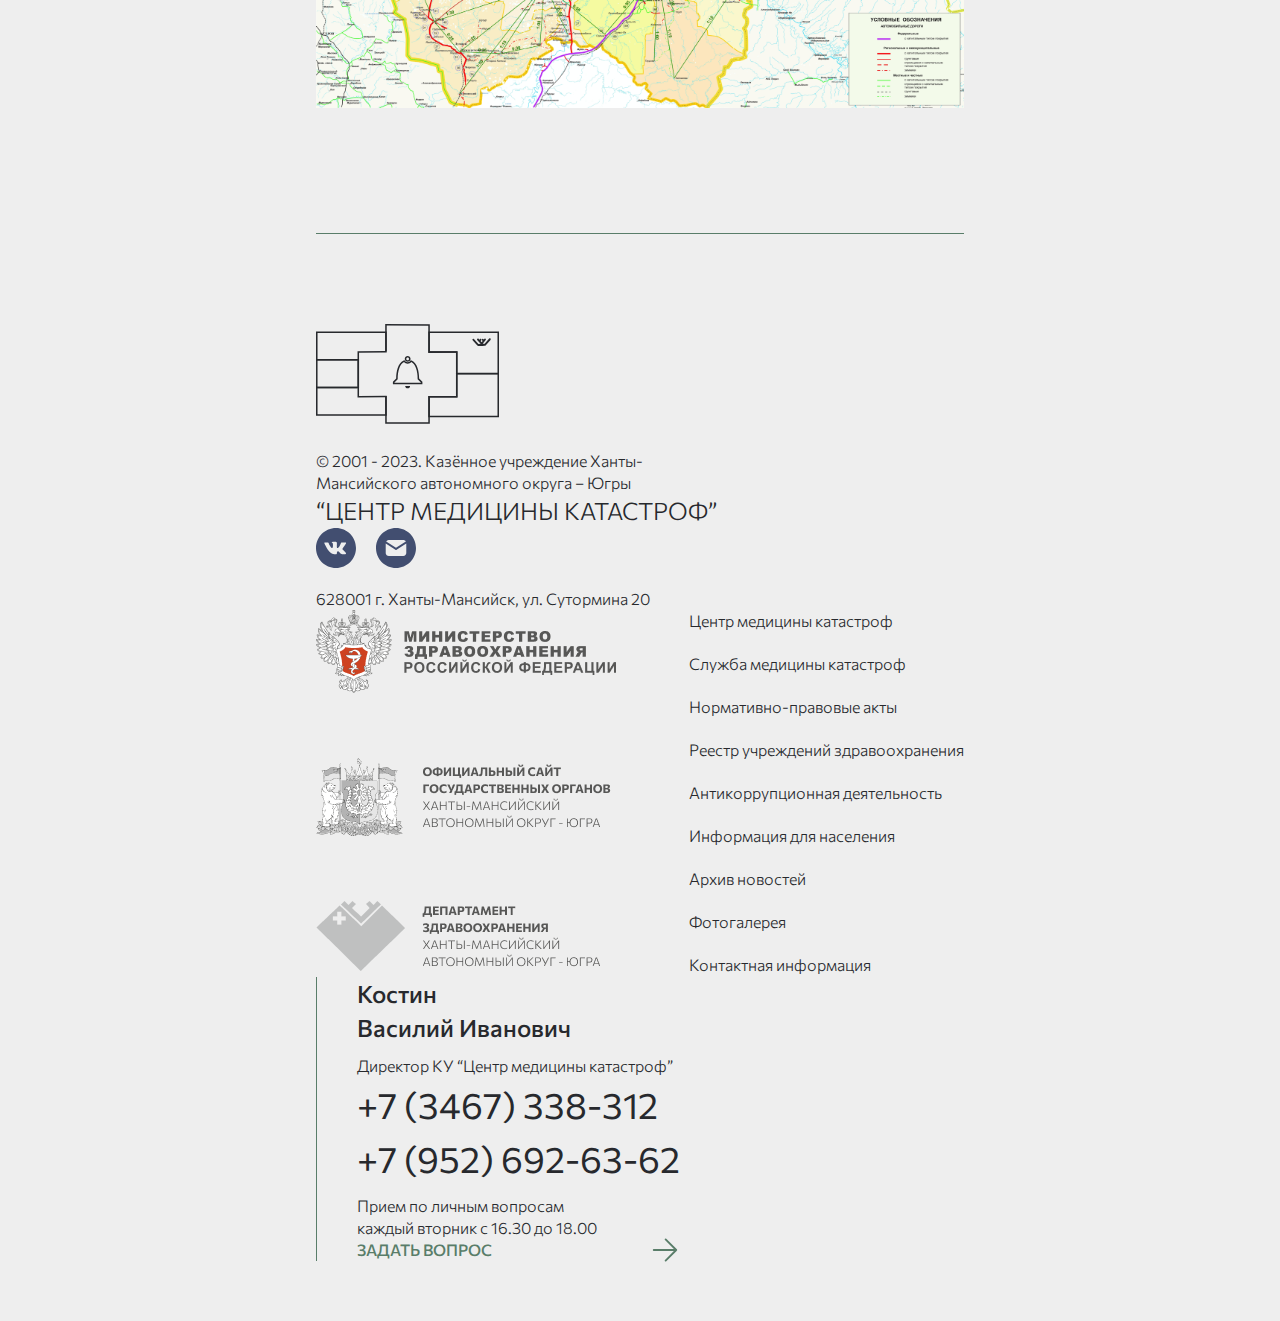
==== commit f72557af: "закончил адаптив" ====
--- a/src/view/ambulance/index.html
+++ b/src/view/ambulance/index.html
@@ -280,6 +280,63 @@
             </div>
         </div>
         <div class="main-content_mobile">
+            <p class="main-content__text">
+                Важным звеном в обеспечении доступности квалифицированной и специализированной, в том числе высокотехнологичной медицинской помощи населению отдалённых и труднодоступных местностей, коренным народам
+                Севера на территории автономного округа является санитарная авиация.
+            </p>
+            <p class="main-content__text">
+                Специализированную (санитарно-авиационную) скорую медицинскую помощь населению автономного округа оказывают 4 отделения экстренной и плановой консультативной медицинской помощи (далее - ОЭПКМП) УХМАО-Югры «Центр медицины катастроф» и 3-х его филиалов: г. Сургут, Нижневартовск, п. Березово.
+                По договору с авиапредприятием «Ютэйр» Центр арендует 4 вертолёта «Ми-8», 2 вертолёта ВО-105 «EUROCOPTER» самолет «Як-40».
+            </p>
+            <div class="main-content__block">
+                <p class="h3">
+                    В каждом отделении санитарной авиации в круглосуточном режиме по графику сменности дежурят борт врач, борт фельдшер, врач анестезиолог-реаниматолог, медицинская сестра — анестезист
+                </p>
+            </div>
+            <p class="main-content__text">
+                По показаниям к оказанию специализированной (санитарно-авиационной) скорой помощи привлекаются врачи узких специальностей учреждений здравоохранения окружного подчинения, а при необходимости сотрудники клинических кафедр Ханты-Мансийского медицинского института и медицинского факультета Сургутского университета.
+            </p>
+            <p class="main-content__text">
+                ОЭПКМП укомплектованы санитарными автомобилями класса «В», мобильной связью, в том числе спутниковой, современным транспортным медицинским имуществом, позволяющим оказывать скорую и неотложную медицинскую помощью, как по месту вызова, так и при транспортировке воздушным и наземным транспортом в больничные учреждения.
+            </p>
+            <div class="main-content__img-wrapper">
+                <img src="/src/img/ambulance-content-img.png" alt="">
+            </div>
+            <div class="main-content-right__text">
+                <p>В зоне ответственности отделений санитарной авиации расположены 191 сельский населённый пункт, из них 136 относятся к отдалённым и труднодоступным местностям</p>
+            </div>
+            <p class="main-content__text">
+                Более 90% вылетов выполняется в указанные сроки. Задержки выполнения санитарного задания на 2 и более часов связаны с метеорологическими и климатическими факторами территории автономного округа,
+                приравненной к районам Крайнего Севера. Выезд автомобильного транспорта для выполнения санитарного задания составляет в среднем не более 15 минут.
+            </p>
+            <div class="main-content__block">
+                <p class="h3">
+                    Сроки вылета бригад
+                    с момента поступления заявок составляет:
+                </p>
+                <div class="main-content__block-text">
+                        <span class="h3">
+                            —
+                        </span>
+                    <p class="h3">
+                        при температуре окружающего воздуха выше 00 - не более 45 минут,
+                    </p>
+                </div>
+                <div class="main-content__block-text">
+                        <span class="h3">
+                            —
+                        </span>
+                    <p class="h3">
+                        при температуре ниже 00 - не более 1.5 часа
+                    </p>
+                </div>
+            </div>
+            <p class="main-content__text">
+                Кроме оказания экстренной и плановой консультативной медицинской помощи силы санитарной авиации привлекались для доставки врачебно-сестринских бригад на стойбища и трудно доступные населённые пункты для проведения профилактических осмотров и диспансерного наблюдения коренного населения ханты, манси,
+                транспортировки медицинских грузов, компонентов и препаратов крови в учреждения здравоохранения сельских населённых пунктов.
+            </p>
+
+
 
         </div>
 
--- a/src/view/ambulance/style.css
+++ b/src/view/ambulance/style.css
@@ -1,4 +1,6 @@
-
+.main-content_mobile {
+    display: none;
+}
 .main-top__img {
     max-width: 1740px;
     margin: 40px 0;
@@ -54,7 +56,7 @@
 .main-content__text {
     font-size: 20px;
     margin-bottom: 20px;
-    line-height: 32px;
+    line-height: 160%;
     margin: 10px 0;
 }
 .uppercase {
@@ -106,6 +108,7 @@
 @media (max-width: 1919px) {
     .main-content__block {
         max-width: 428px;
+        padding: 30px;
     }
 }
 
@@ -120,10 +123,41 @@
         display: none;
     }
     .main-content_mobile {
+        display: block;
         flex-direction: column;
+    }
+    .main-content__block {
+        border-radius: 10px;
+        max-width: none;
+        width: auto;
+    }
+    .main-content__text {
+        font-size: 18px;
+    }
+    .h3{
+        font-size: 18px;
+        letter-spacing: 0.36px;
+    }
+    .main-content-right__text{
+        border: none;
+        padding: 20px 0;
+    }
+    .gallery__top {
+        padding: 20px 0;
+    }
+    .gallery__title {
+
+        font-size: 26px;
+        line-height: 150%;
+        letter-spacing: 0.52px;
+    }
+    .gallery__slider {
+        margin: 20px 0;
     }
 }
 
 @media (max-width: 767px) {
-
+    .gallery__title {
+        font-size: 20px;
+    }
 }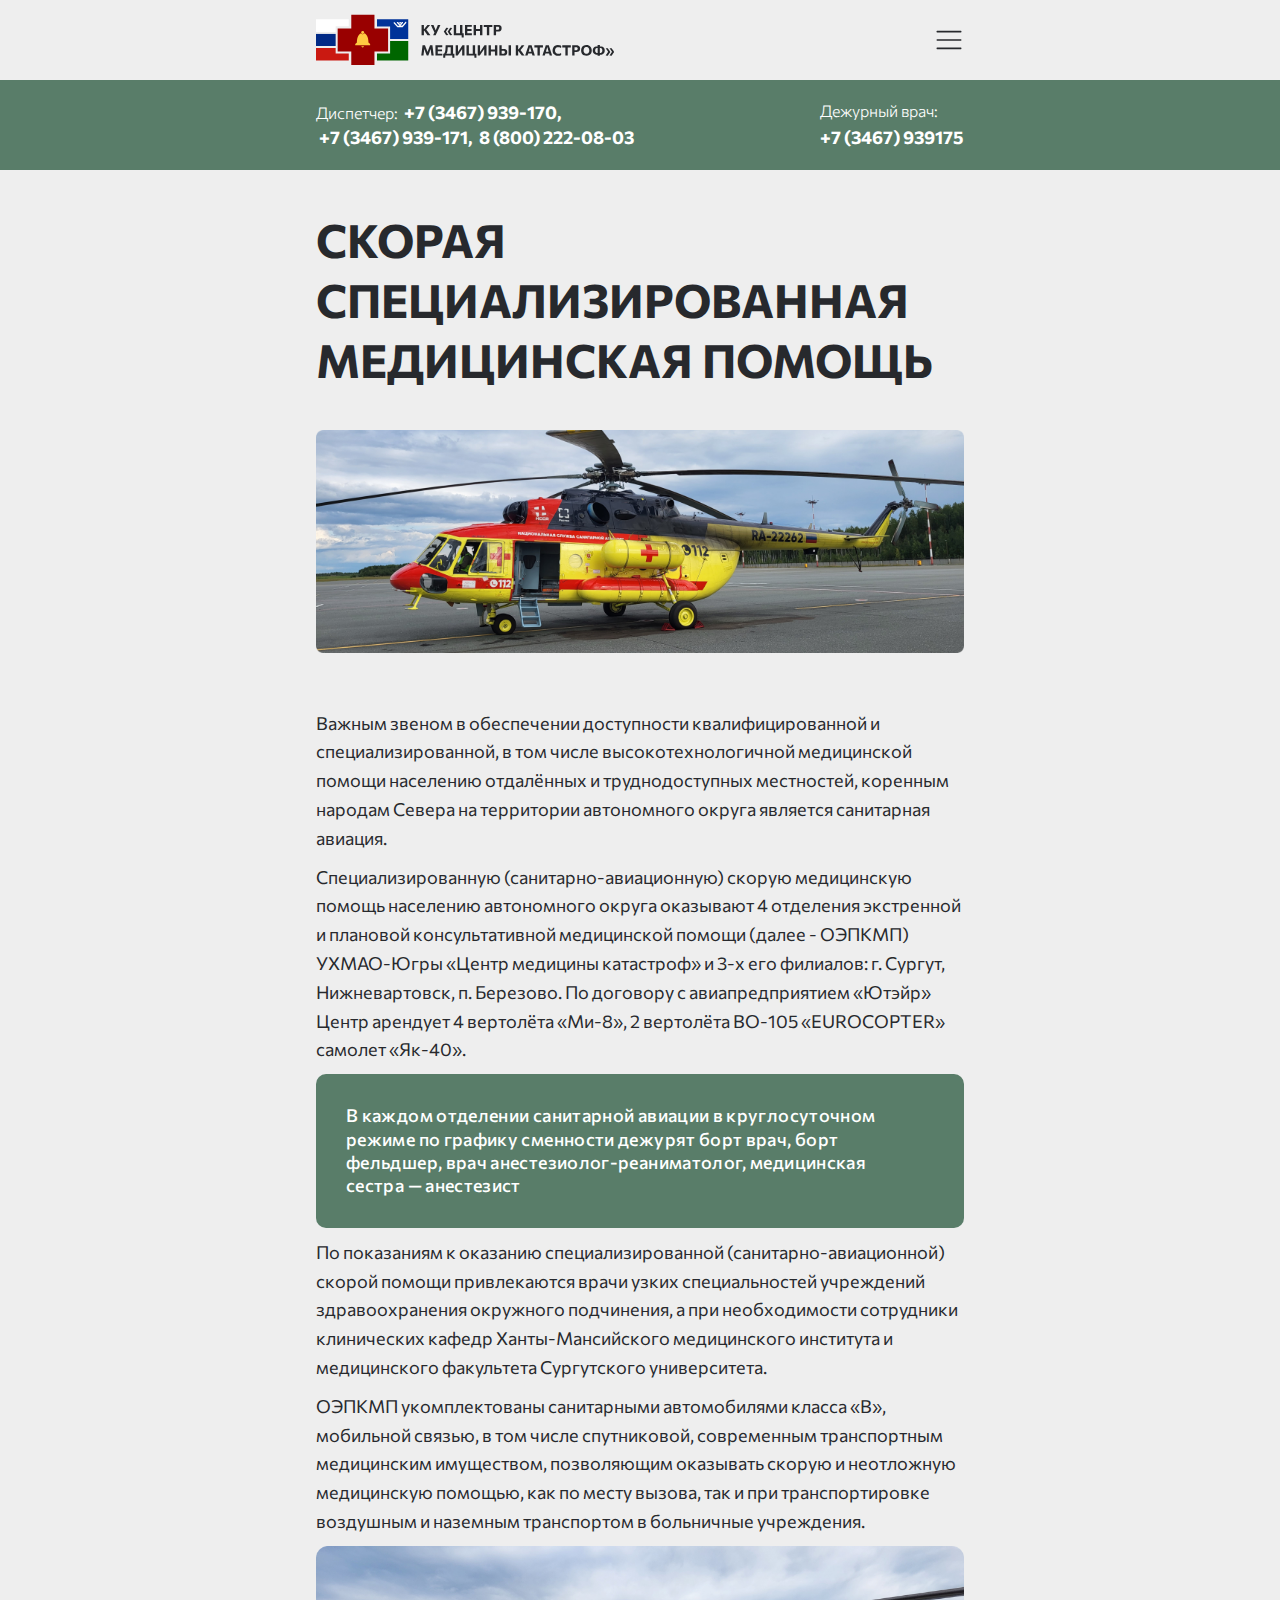
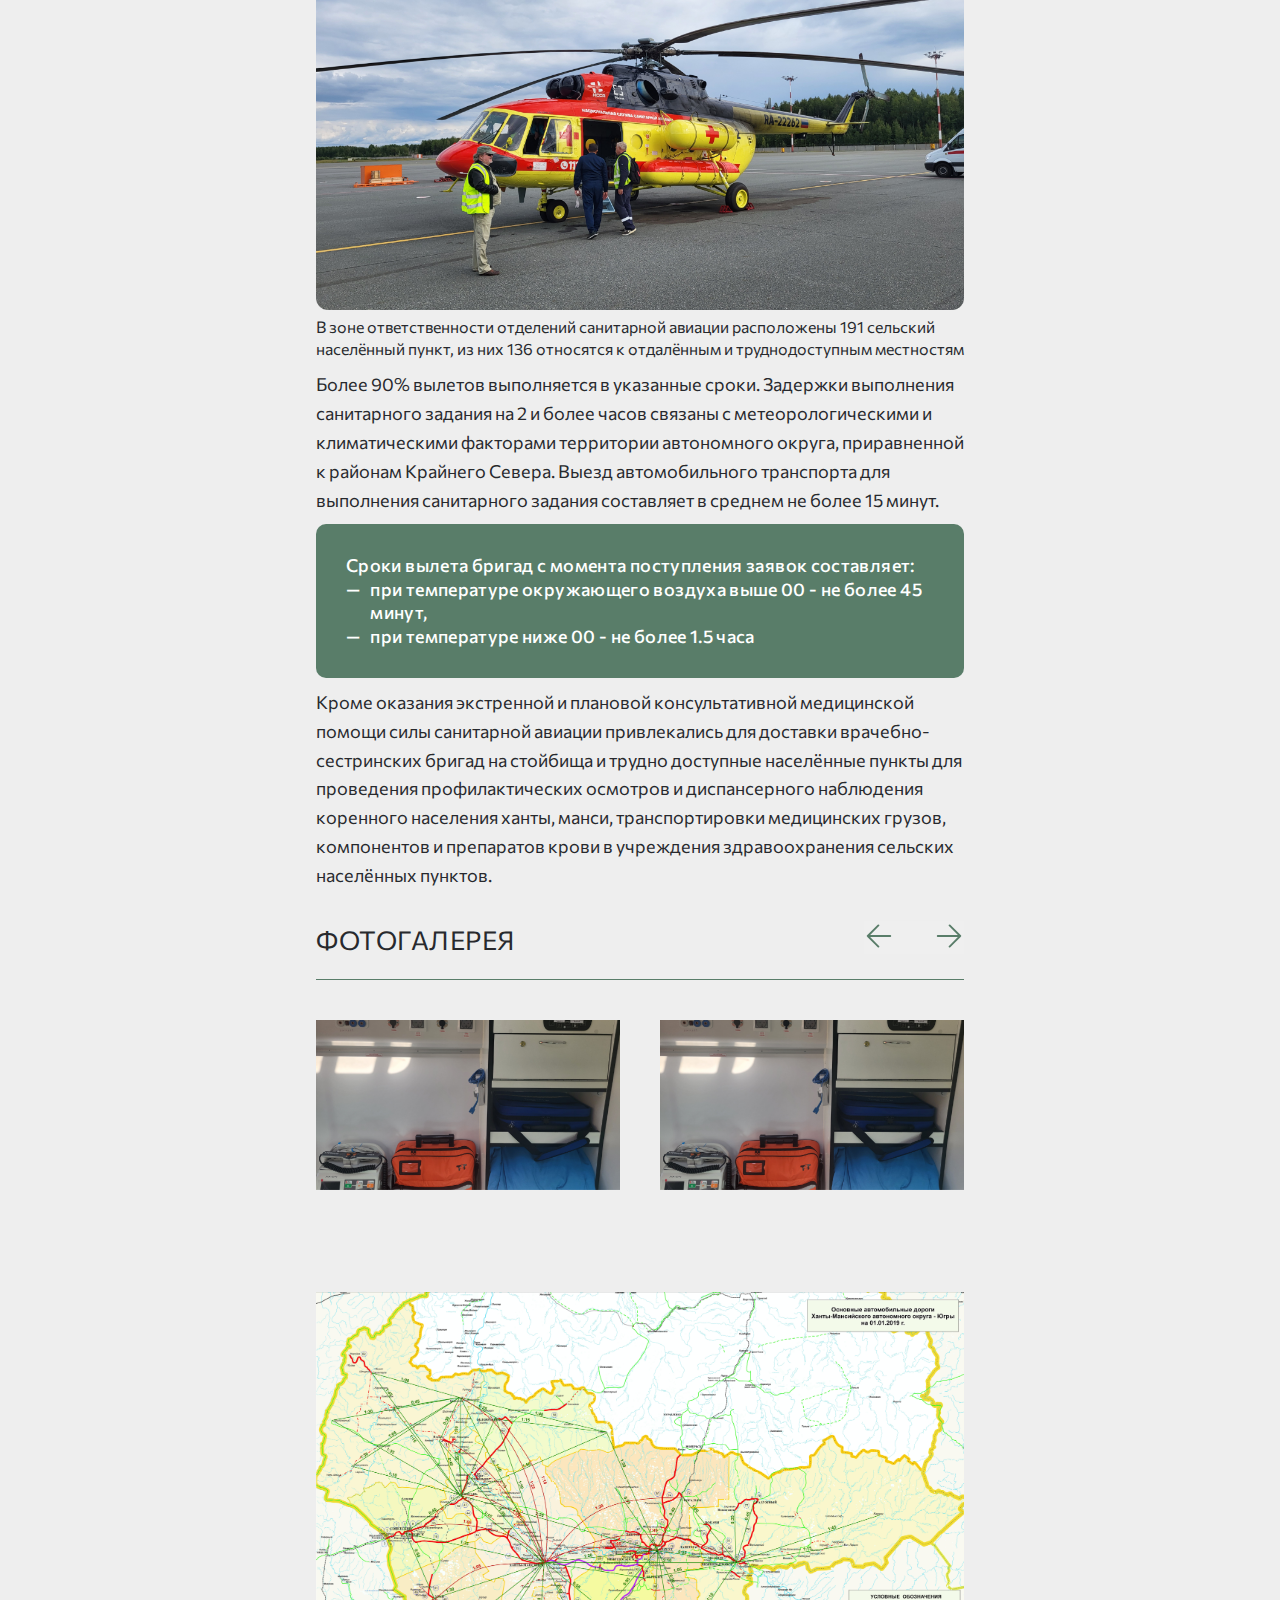
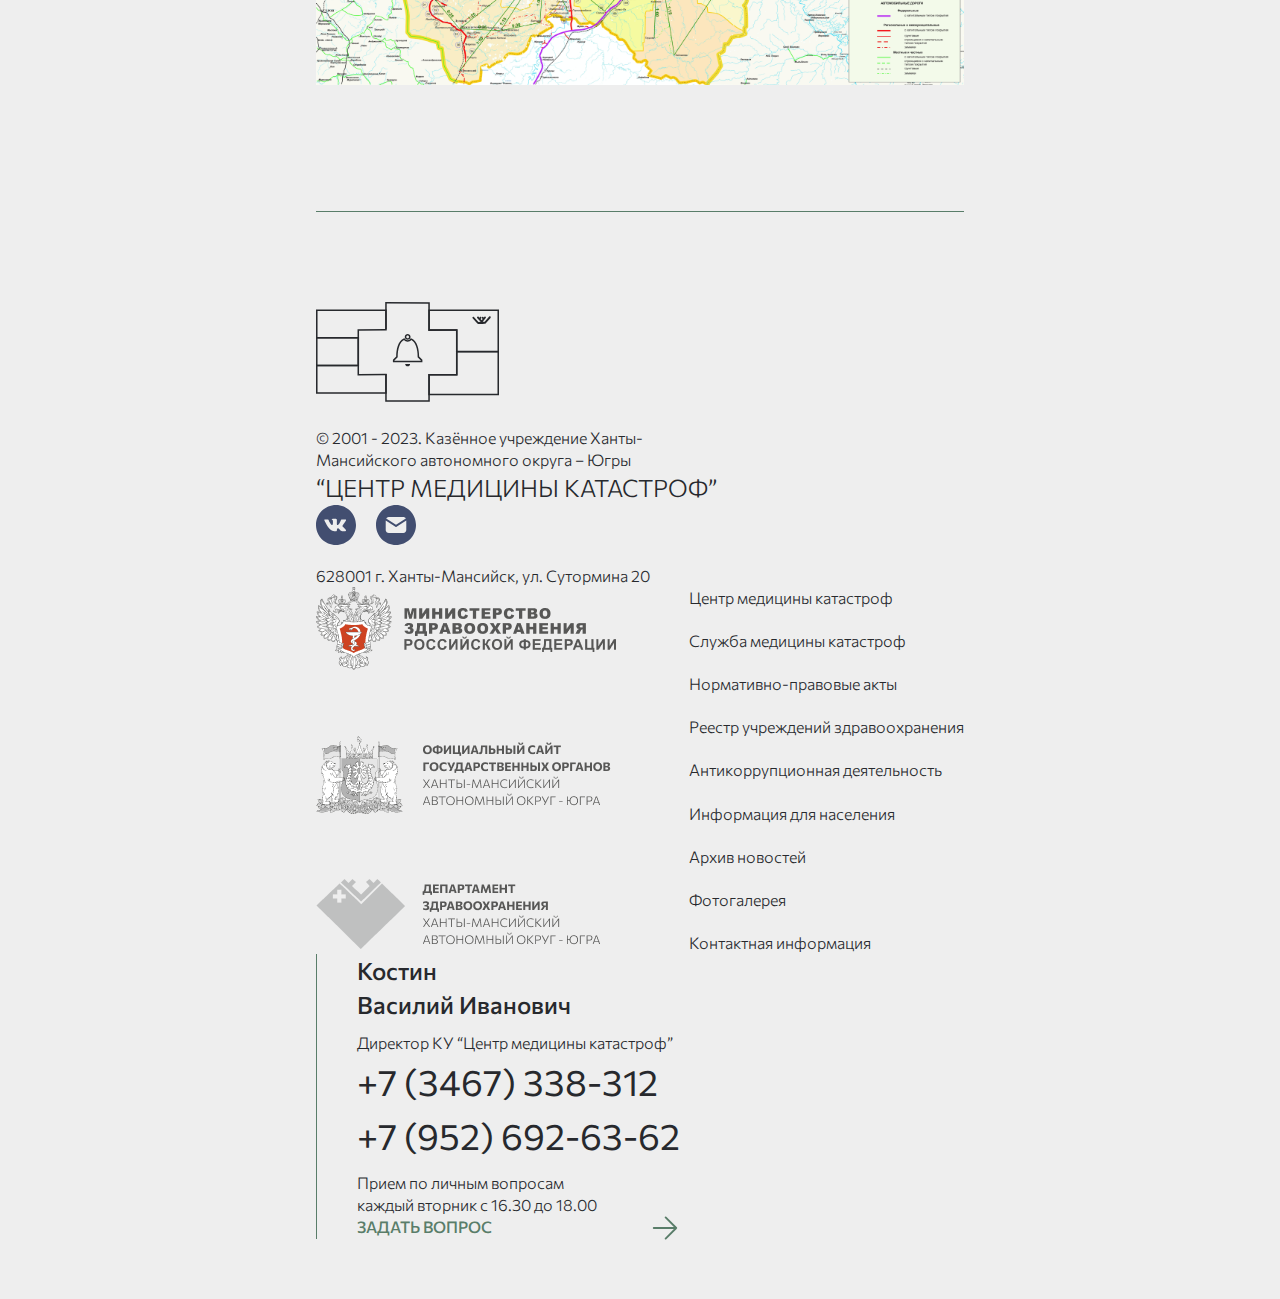
==== commit 92584ff9: "исправления классов" ====
--- a/src/view/ambulance/index.html
+++ b/src/view/ambulance/index.html
@@ -218,7 +218,7 @@
         </div>
 
         <div class="main-content">
-            <div class="main-content-left">
+            <div class="main-content__left">
                 <p class="main-content__text">
                     Важным звеном в обеспечении доступности квалифицированной и специализированной, в том числе высокотехнологичной медицинской помощи населению отдалённых и труднодоступных местностей, коренным народам
                     Севера на территории автономного округа является санитарная авиация.
@@ -246,13 +246,13 @@
                 </p>
 
             </div>
-            <div class="main-content-right">
+            <div class="main-content__right">
                 <div class="main-content__block">
                     <p class="h3">
                         В каждом отделении санитарной авиации в круглосуточном режиме по графику сменности дежурят борт врач, борт фельдшер, врач анестезиолог-реаниматолог, медицинская сестра — анестезист
                     </p>
                 </div>
-                <div class="main-content-right__text">
+                <div class="main-content__right-text">
                     <p>В зоне ответственности отделений санитарной авиации расположены 191 сельский населённый пункт, из них 136 относятся к отдалённым и труднодоступным местностям</p>
                 </div>
                 <div class="main-content__block">
@@ -302,7 +302,7 @@
             <div class="main-content__img-wrapper">
                 <img src="/src/img/ambulance-content-img.png" alt="">
             </div>
-            <div class="main-content-right__text">
+            <div class="main-content-right-text">
                 <p>В зоне ответственности отделений санитарной авиации расположены 191 сельский населённый пункт, из них 136 относятся к отдалённым и труднодоступным местностям</p>
             </div>
             <p class="main-content__text">
@@ -340,18 +340,15 @@
 
         </div>
 
-        <div class="gallery">
-            <div class="gallery__top">
-                <h2 class="h2 gallery__title">ФОТОГАЛЕРЕЯ</h2>
-                <div class="btn-arrow ">
-
-                </div>
-            </div>
-            <div class="gallery__slider owl-carousel">
-                <img src="/src/img/gallery-img.png" alt="" class="gallery__item">
-                <img src="/src/img/gallery-img.png" alt="" class="gallery__item">
-                <img src="/src/img/gallery-img.png" alt="" class="gallery__item">
-                <img src="/src/img/gallery-img.png" alt="" class="gallery__item">
+        <div class="slider">
+            <div class="slider__top">
+                <h2 class="h2 slider__title">ФОТОГАЛЕРЕЯ</h2>
+            </div>
+            <div class="slider__wrapper owl-carousel">
+                <img src="/src/img/gallery-img.png" alt="" class="slider__item">
+                <img src="/src/img/gallery-img.png" alt="" class="slider__item">
+                <img src="/src/img/gallery-img.png" alt="" class="slider__item">
+                <img src="/src/img/gallery-img.png" alt="" class="slider__item">
 
             </div>
         </div>
--- a/src/view/ambulance/style.css
+++ b/src/view/ambulance/style.css
@@ -21,10 +21,10 @@
     display: flex;
     margin-bottom: 41px;
 }
-.main-content-left {
+.main-content__left {
     margin-right: 80px;
 }
-.main-content-right {
+.main-content__right {
     display: flex;
     flex-direction: column;
     justify-content: space-between;
@@ -47,7 +47,7 @@
 .main-content__block-text span {
     margin-right: 10px;
 }
-.main-content-right__text {
+.main-content__right-text {
     font-size: 18px;
     font-weight: bold;
     border-left: 1px solid #597d69;
@@ -63,17 +63,17 @@
     text-transform: uppercase;
 }
 
-.main-content-left img {
+.main-content__left img {
     margin: 10px 0;
 }
-.gallery__top {
+.slider__top {
     align-items: center;
     padding: 40px 0;
     display: flex;
     justify-content: space-between;
     border-bottom: 1px solid #597d69;
 }
-.gallery__title {
+.slider__title {
 
     font-size: 36px;
     font-weight: 400;
@@ -81,16 +81,19 @@
     letter-spacing: 0.72px;
     text-transform: uppercase;
 }
-.gallery__arrow-l img{
+.slider__arrow-l {
     margin-right: 40px;
     transform: rotate(180deg);
 }
-.gallery__slider {
+.slider__arrow-l:hover {
+    background-image: url('f-arrow-r-h.svg');
+}
+.slider__wrapper {
     overflow: hidden;
     display: flex;
     margin: 40px 0;
 }
-.gallery__item {
+.slider__item {
     margin-right: 40px;
 }
 .map {
@@ -138,26 +141,26 @@
         font-size: 18px;
         letter-spacing: 0.36px;
     }
-    .main-content-right__text{
+    .main-content__right-text{
         border: none;
         padding: 20px 0;
     }
-    .gallery__top {
+    .slider__top {
         padding: 20px 0;
     }
-    .gallery__title {
+    .slider__title {
 
         font-size: 26px;
         line-height: 150%;
         letter-spacing: 0.52px;
     }
-    .gallery__slider {
+    .slider__slider {
         margin: 20px 0;
     }
 }
 
 @media (max-width: 767px) {
-    .gallery__title {
+    .slider__title {
         font-size: 20px;
     }
 }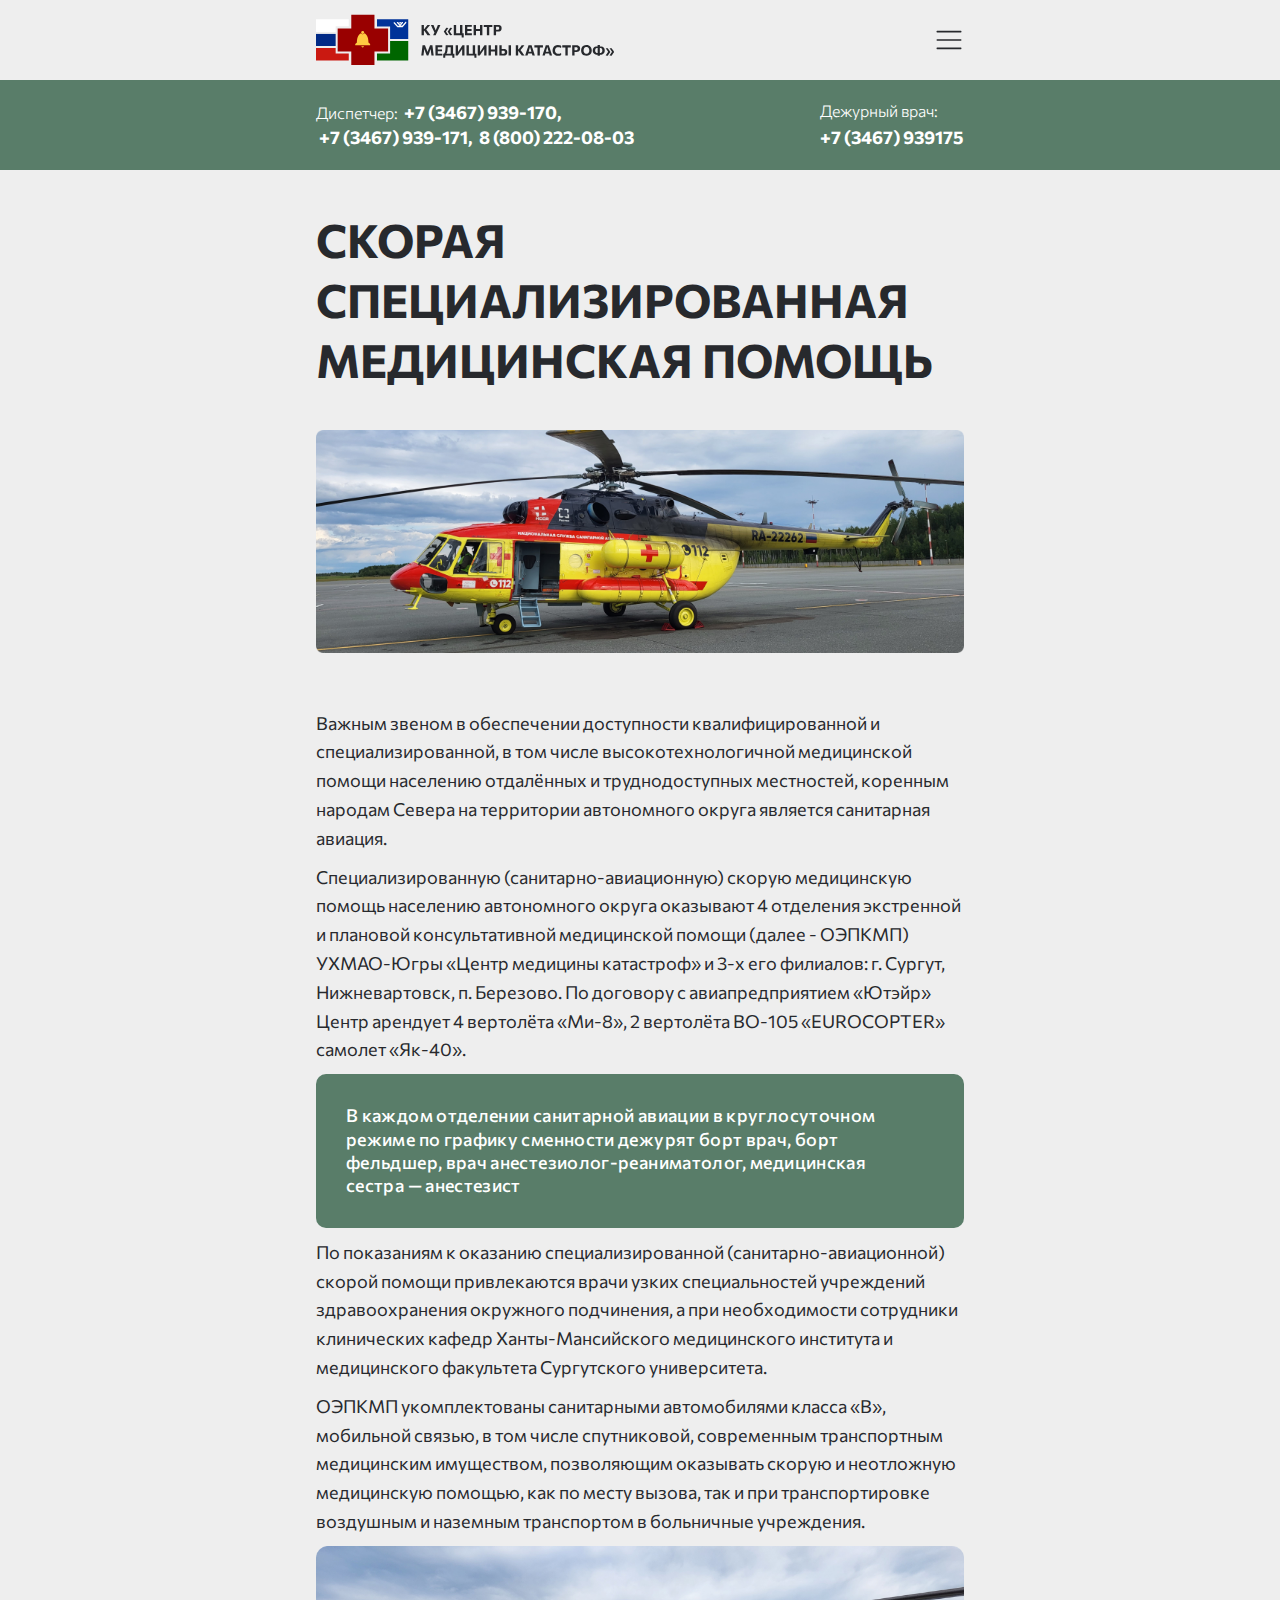
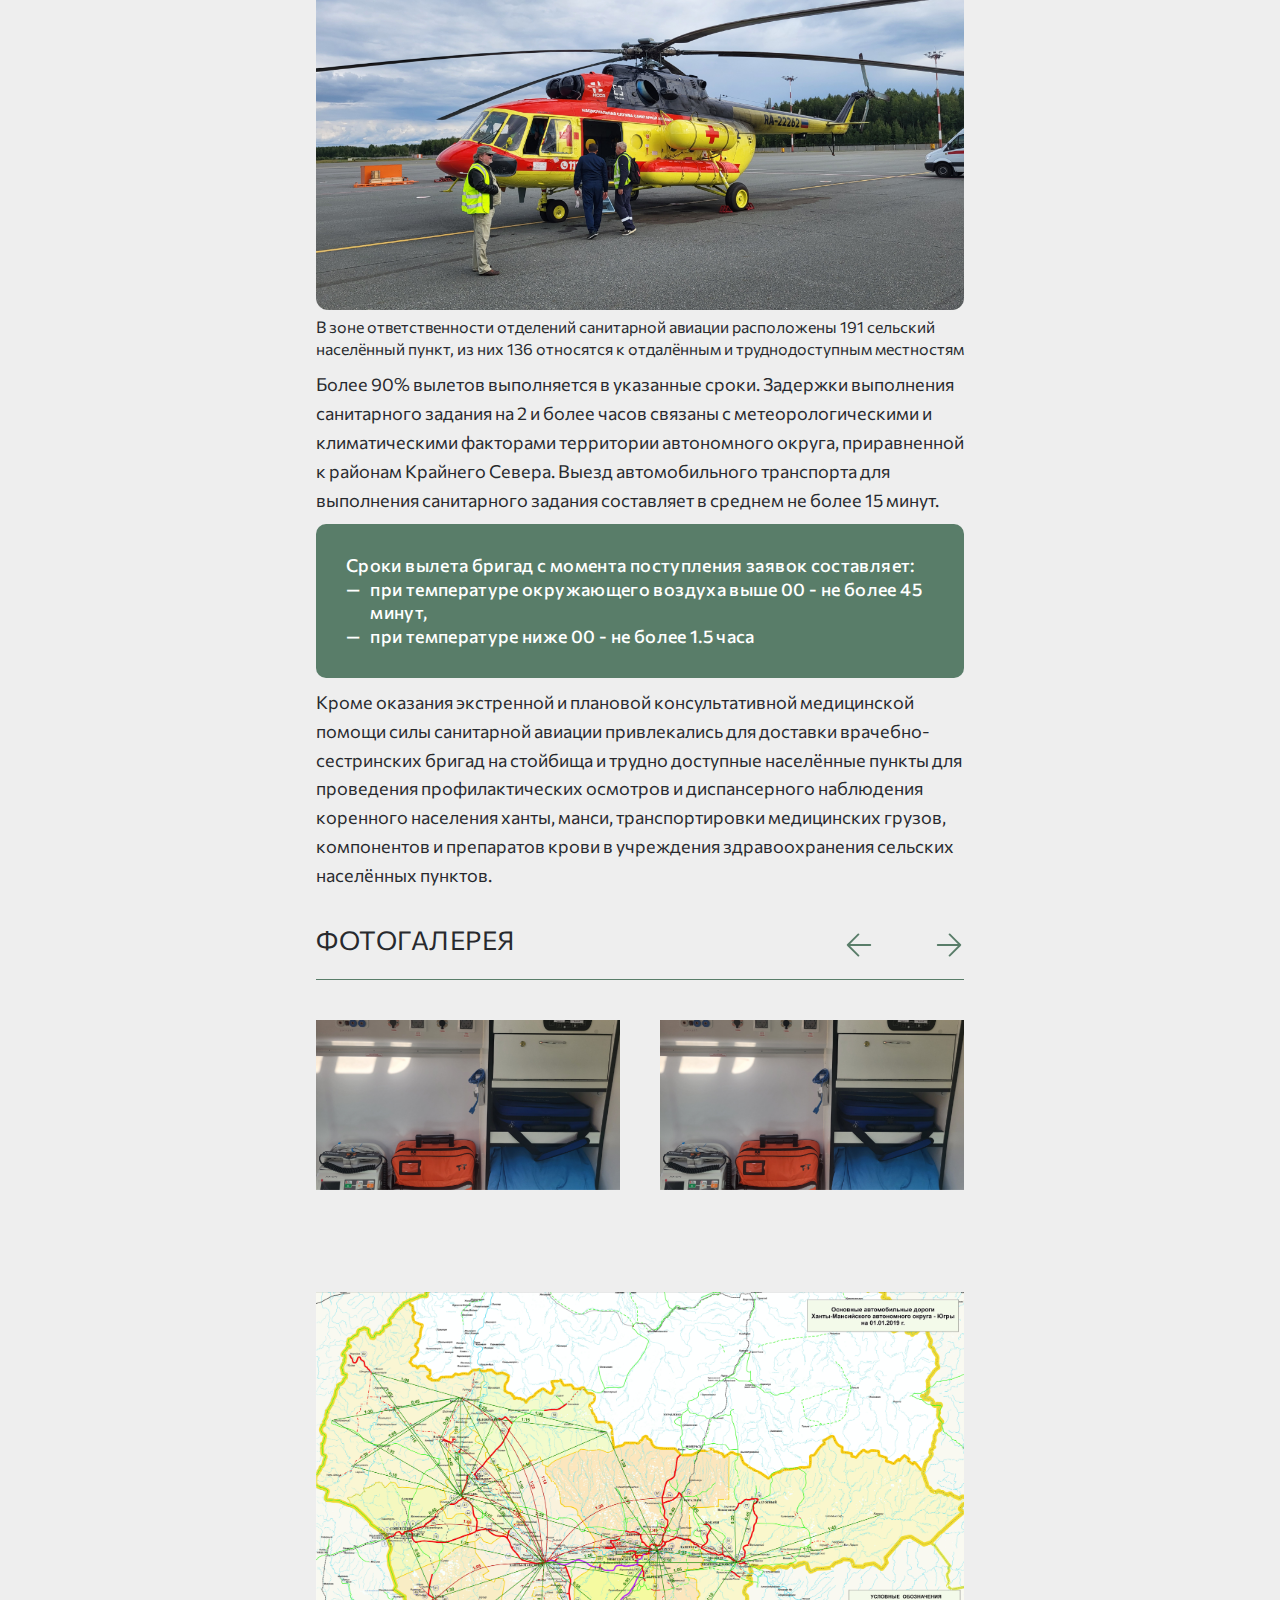
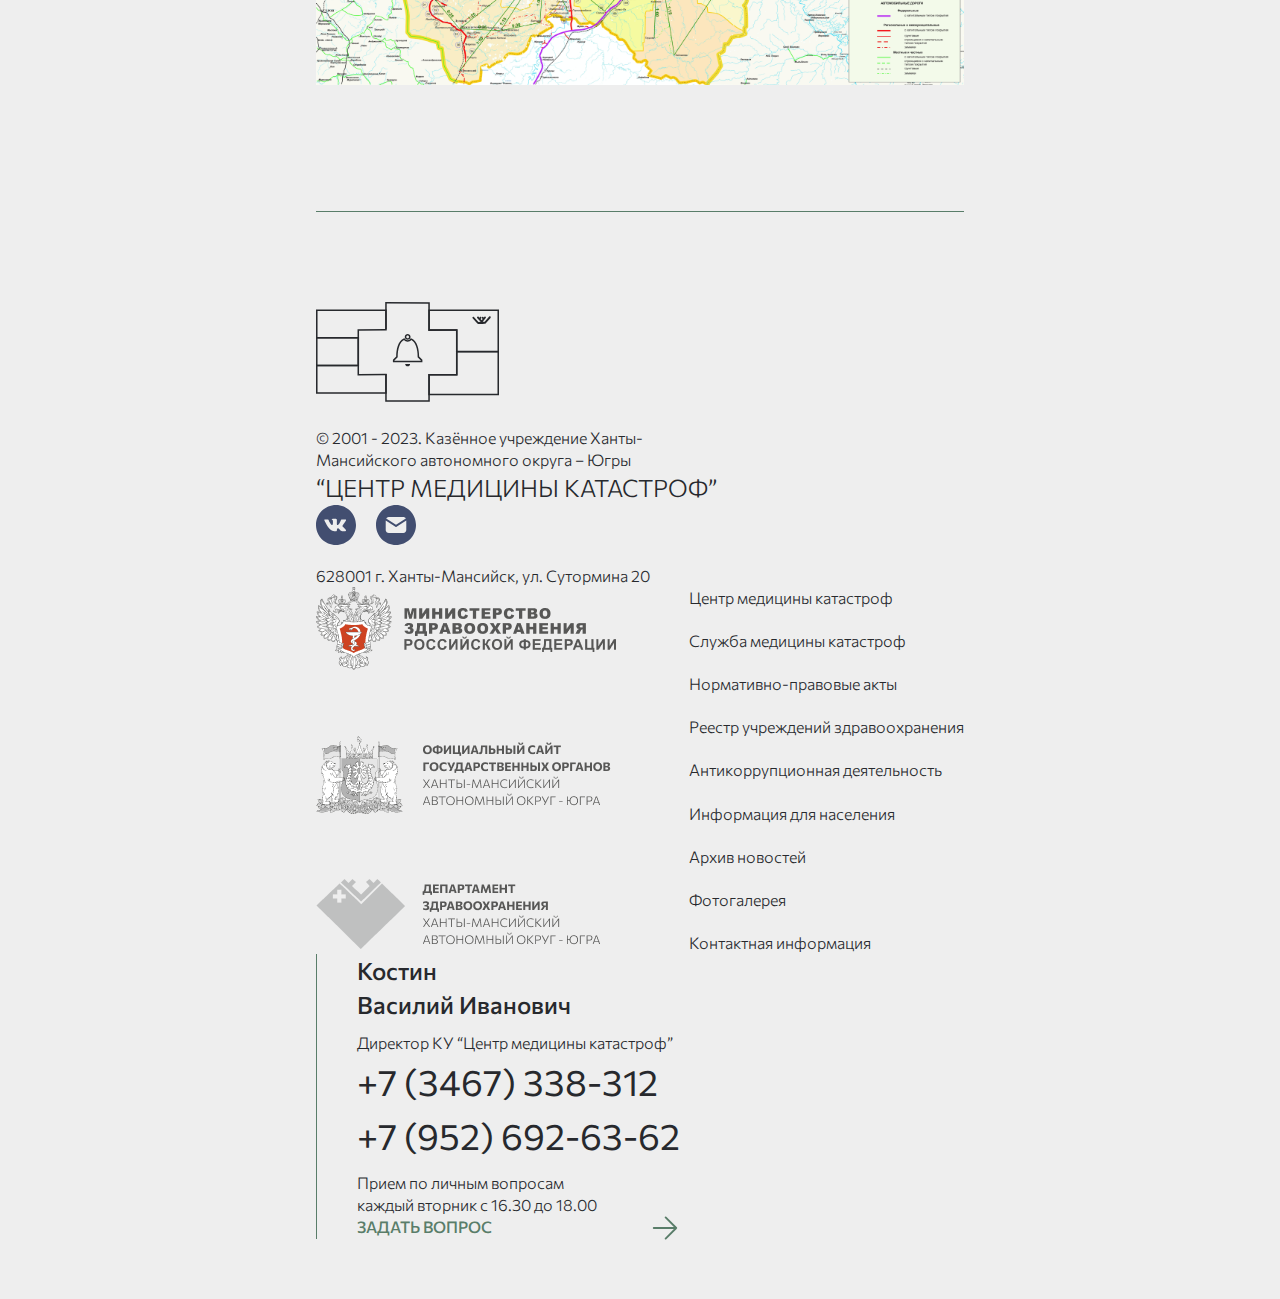
==== commit f0e2508e: "исправил hover стрелок" ====
--- a/src/view/ambulance/index.html
+++ b/src/view/ambulance/index.html
@@ -5,10 +5,8 @@
     <meta name="robots" content="index, follow" />
     <meta name="keywords" content="Центр медицины катастроф" />
     <meta name="description" content="Центр медицины катастроф - Казённое учреждение Ханты-Мансийского автономного округа – Югры" />
-
     <link href="/src/css/main.css" type="text/css" rel="stylesheet" />
     <link href="/src/view/ambulance/style.css" type="text/css" rel="stylesheet" />
-
     <script type="text/javascript" src="https://ajax.googleapis.com/ajax/libs/jquery/3.7.1/jquery.min.js"></script>
     <script type="text/javascript" src="https://api-maps.yandex.ru/2.1/?apikey=b36eb031-03ba-4622-ad65-299fc50486e0&lang=ru_RU"></script>
     <meta name="viewport" content="width=device-width, initial-scale=1, maximum-scale=1, user-scalable=no"/>
@@ -16,16 +14,13 @@
     <link rel="preconnect" href="https://fonts.googleapis.com">
     <link rel="preconnect" href="https://fonts.gstatic.com" crossorigin>
     <link href="https://fonts.googleapis.com/css2?family=Commissioner:wght@300;400;500;700&display=swap" rel="stylesheet">
-
     <script type="text/javascript" src="/src/view/ambulance/js/owl.carousel.min.js"></script>
     <link href="/src/view/ambulance/js/owl.carousel.min.css" type="text/css" rel="stylesheet" />
     <link href="/src/view/ambulance/js/owl.theme.default.min.css" type="text/css" rel="stylesheet" />
-
     <script type="text/javascript" src="/src/js/main.js"></script>
     <script type="text/javascript" src="/src/js/map.js"></script>
     <script type="text/javascript" src="/src/js/datepicker.min.js"></script>
     <script type="text/javascript" src="/src/view/ambulance/script.js"></script>
-
     <title>Центр медицины катастроф - Казённое учреждение Ханты-Мансийского автономного округа – Югры</title>
 </head>
 <body>
@@ -214,9 +209,7 @@
             <div class="main-top__img">
                 <img src="/src/img/ambulance-title-img.png" alt="">
             </div>
-
-        </div>
-
+        </div>
         <div class="main-content">
             <div class="main-content__left">
                 <p class="main-content__text">
@@ -335,11 +328,7 @@
                 Кроме оказания экстренной и плановой консультативной медицинской помощи силы санитарной авиации привлекались для доставки врачебно-сестринских бригад на стойбища и трудно доступные населённые пункты для проведения профилактических осмотров и диспансерного наблюдения коренного населения ханты, манси,
                 транспортировки медицинских грузов, компонентов и препаратов крови в учреждения здравоохранения сельских населённых пунктов.
             </p>
-
-
-
-        </div>
-
+        </div>
         <div class="slider">
             <div class="slider__top">
                 <h2 class="h2 slider__title">ФОТОГАЛЕРЕЯ</h2>
@@ -349,14 +338,11 @@
                 <img src="/src/img/gallery-img.png" alt="" class="slider__item">
                 <img src="/src/img/gallery-img.png" alt="" class="slider__item">
                 <img src="/src/img/gallery-img.png" alt="" class="slider__item">
-
-            </div>
-        </div>
-
+            </div>
+        </div>
         <div class="map">
             <img src="/src/img/map-img.png">
         </div>
-
     </div>
 </main>
 <footer class="footer">
--- a/src/view/ambulance/style.css
+++ b/src/view/ambulance/style.css
@@ -39,11 +39,9 @@
     padding: 60px;
     background-color: #597D69;
 }
-
 .main-content__block-text {
     display: flex;
 }
-
 .main-content__block-text span {
     margin-right: 10px;
 }
@@ -62,7 +60,6 @@
 .uppercase {
     text-transform: uppercase;
 }
-
 .main-content__left img {
     margin: 10px 0;
 }
@@ -74,20 +71,16 @@
     border-bottom: 1px solid #597d69;
 }
 .slider__title {
-
     font-size: 36px;
     font-weight: 400;
     line-height: 150%; /* 54px */
     letter-spacing: 0.72px;
     text-transform: uppercase;
 }
-.slider__arrow-l {
-    margin-right: 40px;
+.arrow-l {
     transform: rotate(180deg);
 }
-.slider__arrow-l:hover {
-    background-image: url('f-arrow-r-h.svg');
-}
+
 .slider__wrapper {
     overflow: hidden;
     display: flex;
@@ -106,15 +99,12 @@
 .owl-nav img {
     cursor: pointer;
 }
-
-
 @media (max-width: 1919px) {
     .main-content__block {
         max-width: 428px;
         padding: 30px;
     }
 }
-
 @media (max-width: 1364px) {
     .breadcrumbs {
         display: none;
@@ -149,7 +139,6 @@
         padding: 20px 0;
     }
     .slider__title {
-
         font-size: 26px;
         line-height: 150%;
         letter-spacing: 0.52px;
@@ -158,7 +147,6 @@
         margin: 20px 0;
     }
 }
-
 @media (max-width: 767px) {
     .slider__title {
         font-size: 20px;
